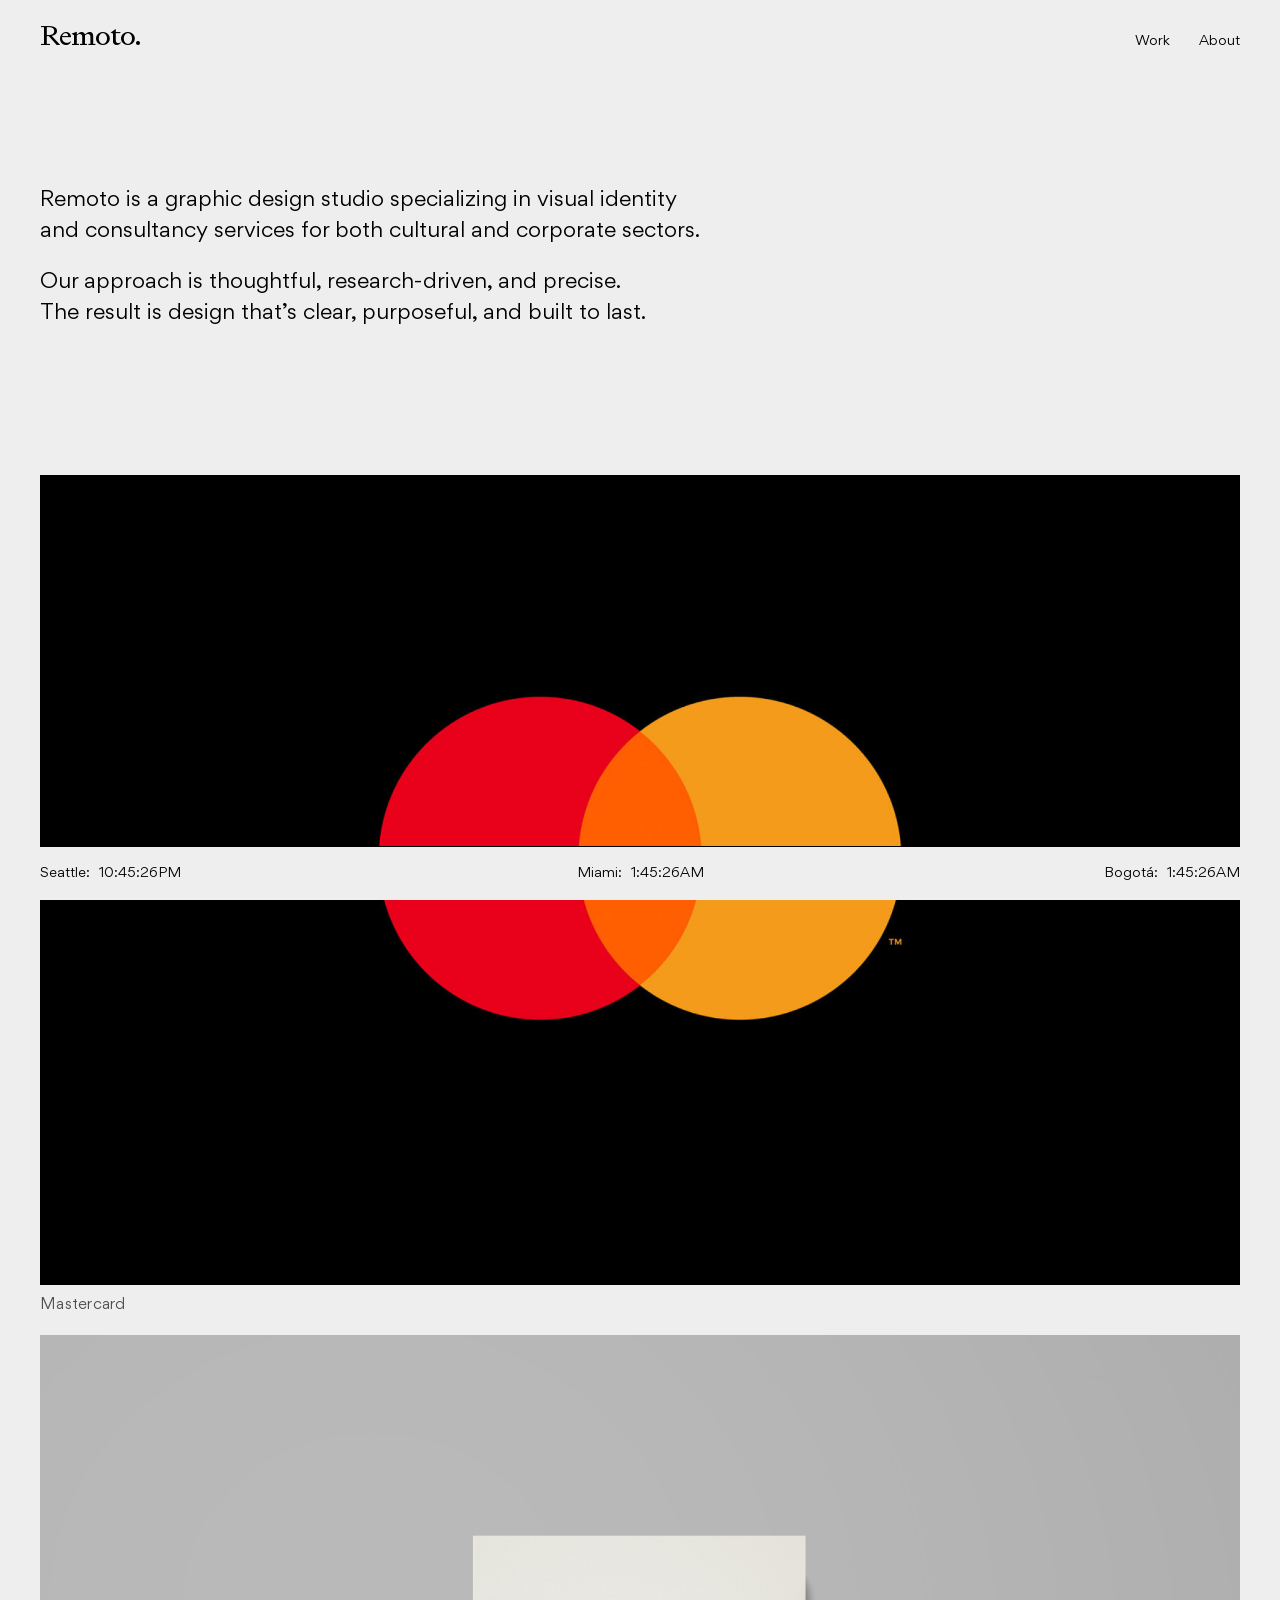
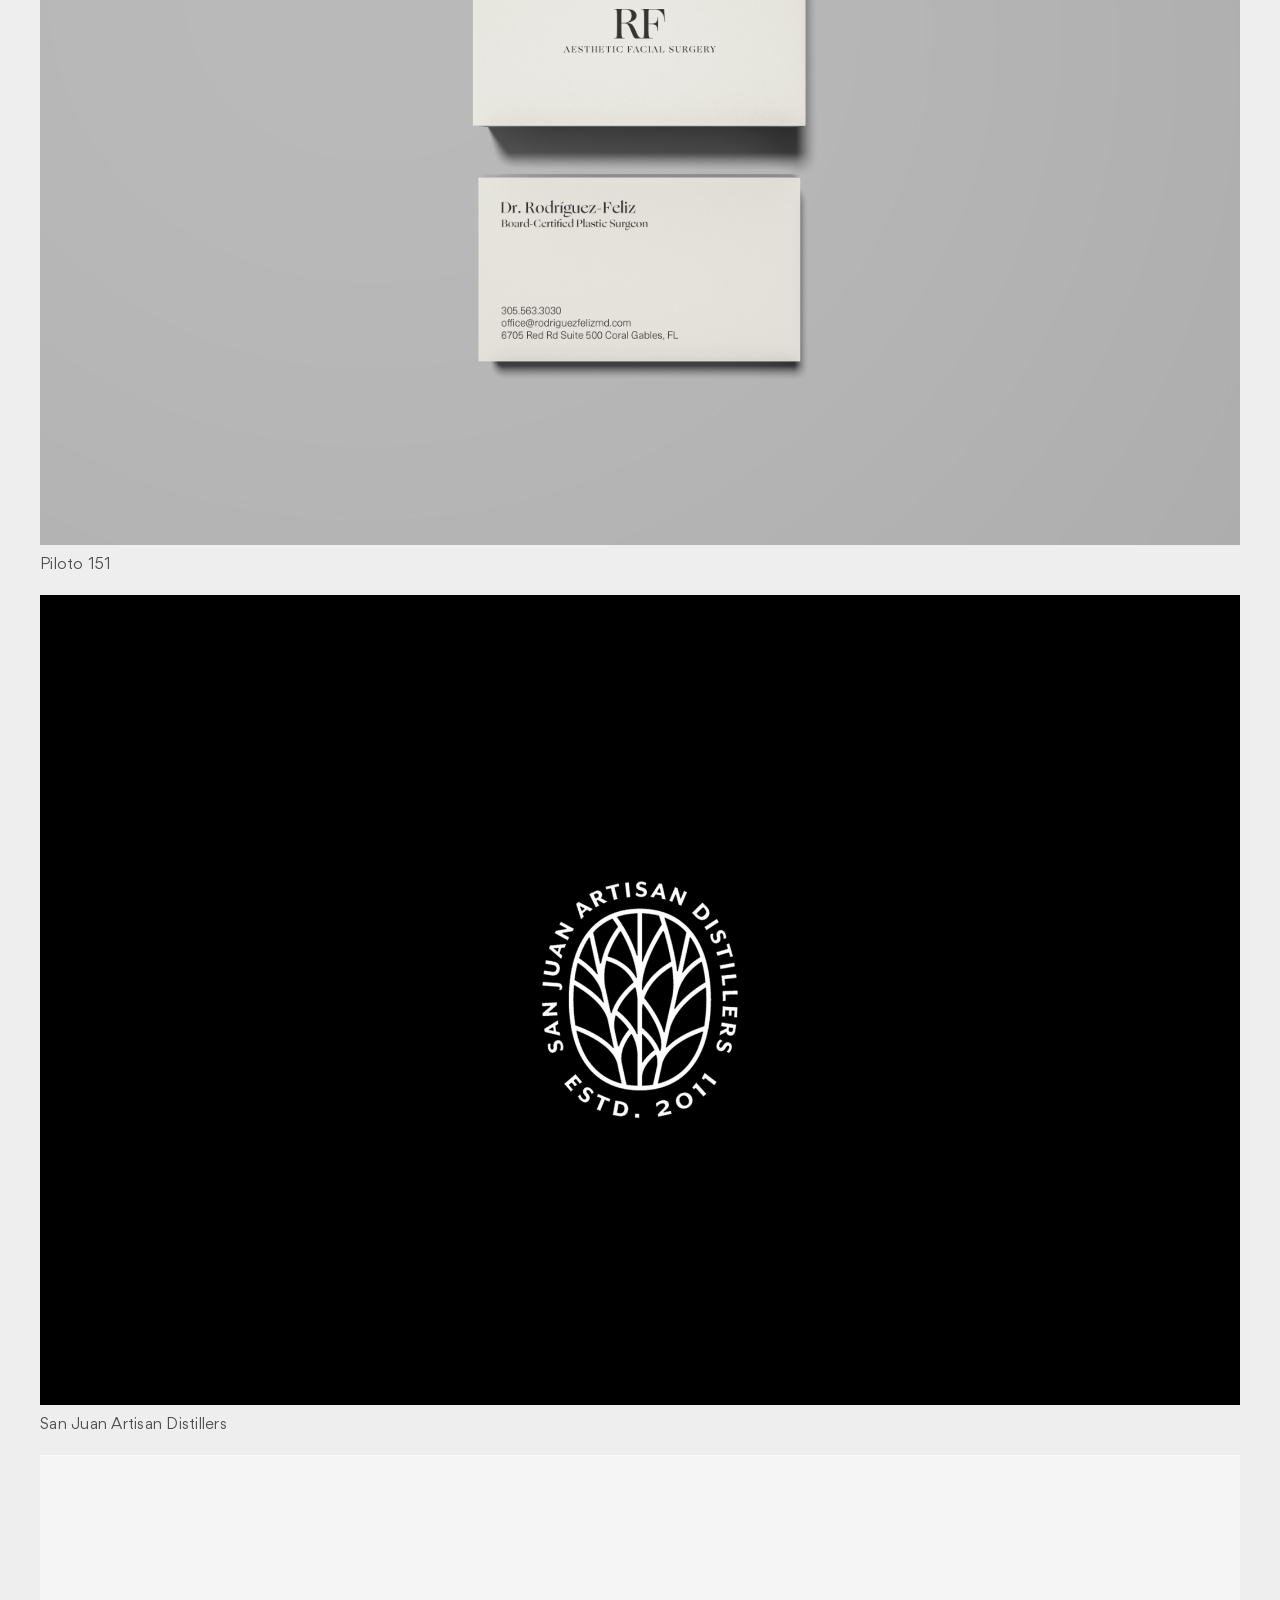
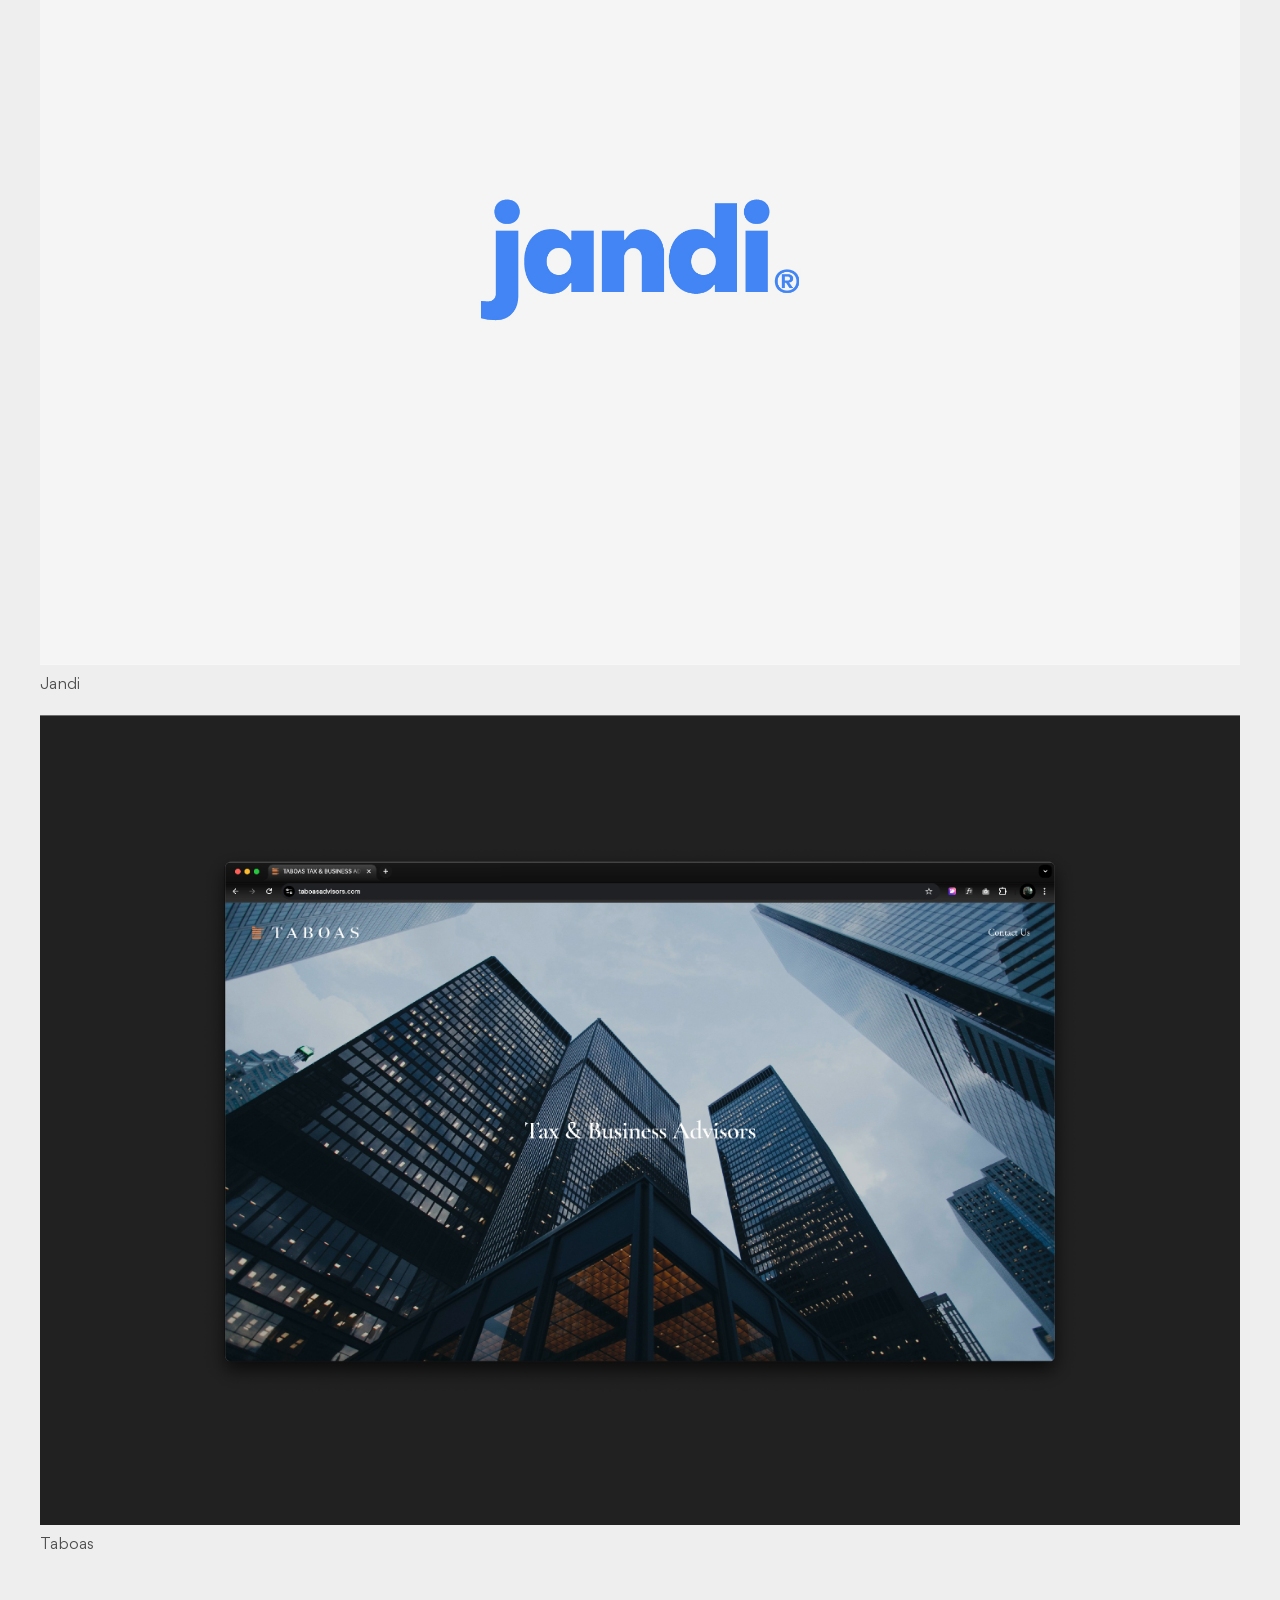
==== index.html @ 1289ed48 "html Added projects" ====
<!DOCTYPE html>
<html lang="en">
<head>
  <meta charset="UTF-8" />
  <meta name="viewport" content="width=device-width, initial-scale=1" />

  <meta property="og:image" content="https://magdielortiz.github.io/Remoto.//Images/WebThumbnail.jpg" />
  <meta property="og:title" content="A Graphic Design & Consultancy Studio." />

  <title>We Are Remoto.</title>

  <!-- Fonts first, then site styles -->
  <link rel="stylesheet" href="fonts.css" />
  <link rel="stylesheet" href="style.css" />

  <link rel="icon" href="Images/Favicon.png" type="image/png" sizes="16x16" />
</head>
<body>
  <header>
    <nav class="nav" aria-label="Primary">
      <a href="index.html" class="logo">Remoto.</a>
      <div class="menu" role="menubar">
        <a href="index.html" aria-current="page" role="menuitem">Work</a>
        <a href="about.html" role="menuitem">About</a>
      </div>
    </nav>
  </header>

  <main id="content" class="homepage">
    <h1>
      Remoto is a graphic design studio specializing in visual identity<br>and consultancy services for both cultural and corporate sectors.
      <p>Our approach is thoughtful, research-driven, and precise.<br>The result is design that’s clear, purposeful, and built to last.</p>
    </h1>

    <div class="project">
      <a href="Projects/Mastercard.html" aria-label="Open Project 01">
        <img src="Images/Mastercard01.jpg" alt="Project 01 — short descriptive alt text" loading="lazy" />
      </a>
      <div class="caption"><span>Mastercard</span></div>
    </div>

    <div class="project">
      <a href="Projects/Piloto151.html" aria-label="Open Project 02">
        <img src="Images/RFBusinessCardMockup.jpg" alt="Project 02 — short descriptive alt text" loading="lazy" />
      </a>
      <div class="caption"><span>Piloto 151</span></div>
    </div>

    <div class="project">
      <a href="Projects/SanJuanArtisanDistillers.html" aria-label="Open Project 03">
        <img src="Images/Pepon1.jpg" alt="Project 03 — short descriptive alt text" loading="lazy" />
      </a>
      <div class="caption"><span>San Juan Artisan Distillers</span></div>
    </div>

    <div class="project">
      <a href="Projects/Jandi.html" aria-label="Open Project 04">
        <img src="Images/Jandi01.jpg" alt="Project 04 — short descriptive alt text" loading="lazy" />
      </a>
      <div class="caption"><span>Jandi</span></div>
    </div>

    <div class="project">
      <a href="Projects/Taboas.html" aria-label="Open Project 05">
        <img src="Images/TaboasWeb.jpg" alt="Project 05 — short descriptive alt text" loading="lazy" />
      </a>
      <div class="caption"><span>Taboas</span></div>
    </div>
  </main>

  <footer class="site-footer" aria-label="City clocks">
    <div class="clocks">
      <div class="clock left">
        <span class="city">Seattle:</span>
        <span class="time" id="clock-sea" aria-live="polite">--:--:--</span>
      </div>
      <div class="clock center">
        <span class="city">Miami:</span>
        <span class="time" id="clock-mia" aria-live="polite">--:--:--</span>
      </div>
      <div class="clock right">
        <span class="city">Bogotá:</span>
        <span class="time" id="clock-bog" aria-live="polite">--:--:--</span>
      </div>
    </div>
  </footer>

  <script>
    (function startClocks() {
      const els = {
        sea: document.getElementById('clock-sea'),
        mia: document.getElementById('clock-mia'),
        bog: document.getElementById('clock-bog')
      };
      const zones = {
        sea: 'America/Los_Angeles',
        mia: 'America/New_York',
        bog: 'America/Bogota'
      };

      const fmt = (tz, d) =>
        new Intl.DateTimeFormat('en-US', {
          hour: 'numeric',
          minute: '2-digit',
          second: '2-digit',
          hour12: true,
          timeZone: tz
        })
          .format(d)
          .replace(/\s/g, '')
          .toUpperCase(); // AM/PM uppercase

      function tick() {
        const now = new Date();
        els.sea.textContent = fmt(zones.sea, now);
        els.mia.textContent = fmt(zones.mia, now);
        els.bog.textContent = fmt(zones.bog, now);
      }

      tick();
      setInterval(tick, 1000);
    })();
  </script>
</body>
</html>
---- fonts.css ----
@font-face {
  font-family: 'Signifier-Regular';
  src: url('Fonts/TestSignifier-regular-webfont.woff2') format('woff2'),
       url('Fonts/TestSignifier-regular-webfont.woff') format('woff'),
       url('Fonts/TestSignifier-regular-webfont.ttf') format('truetype');
}

@font-face {
  font-family: 'Signifier-Medium';
  src: url('Fonts/TestSignifier-medium-webfont.woff2') format('woff2'),
       url('Fonts/TestSignifier-medium-webfont.woff') format('woff'),
       url('Fonts/TestSignifier-medium-webfont.ttf') format('truetype');
}

@font-face {
  font-family: 'Gordita-Regular';
  src: url('Fonts/Gordita-regular-webfont.woff2') format('woff2'),
       url('Fonts/Gordita-regular-webfont.woff') format('woff'),
       url('Fonts/Gordita-regular-webfont.ttf') format('truetype');
}

@font-face {
  font-family: 'Gordita-Medium';
  src: url('Fonts/Gordita-medium-webfont.woff2') format('woff2'),
       url('Fonts/Gordita-medium-webfont.woff') format('woff'),
       url('Fonts/Gordita-medium-webfont.ttf') format('truetype');
}
---- style.css ----
/* =====================================================
   BASE RESET & TYPOGRAPHY
   ===================================================== */
   *,
   *::before,
   *::after { box-sizing: border-box; }
   
   html, body {
     margin: 0 20px;                 /* global gutters */
     padding: 0;
     font-family: 'Gordita-Regular', serif;
     font-size: 0.90rem;
     line-height: 20px;
     background-color: #EEEEEE;
     color: #000000;
     scroll-behavior: smooth;
     -ms-overflow-style: none;
     scrollbar-width: none;
   }
   /* For Chrome, Safari, Opera */
   body::-webkit-scrollbar { display: none; }
   
   /* =====================================================
      NAVIGATION (Shared Across All Pages)
      ===================================================== */
   header {
     background: #EEEEEE;
     padding: 25px 0;
     position: sticky;
     top: 0;
     z-index: 10;
   }
   
   .nav {
     display: flex;
     justify-content: space-between;
     align-items: baseline;
   }
   
   .logo {
     font-family: 'Signifier-Regular', serif;
     font-size: 2rem;
     font-weight: 400;
     letter-spacing: -1px;
     text-decoration: none;
     color: #000;
   }
   
   .menu { display: flex; gap: 2rem; }
   .menu a {
     text-decoration: none;
     color: #000;
     font-weight: 500;
     transition: opacity 0.2s ease;
   }
   .menu a:hover { opacity: 0.6; }
   
   /* =====================================================
      HOMEPAGE
      ===================================================== */
   h1 {
     font-family: 'Gordita-Regular', serif;
     font-size: 1.40rem;
     font-weight: 400;
     line-height: 2.15rem;
     text-align: left;
     margin-top: 110px;
     margin-bottom: 125px;
   }

   .br {
    margin-top: 10px;
   }
   
   main.homepage {
     display: grid;
     grid-template-columns: 1fr;   /* desktop = single column */
     margin: 0;                    /* gutters come from body */
     scroll-snap-type: y mandatory;
     overscroll-behavior-y: none;
   }
   
   /* Project card: image + caption (caption not linked) */
   .project {
     position: relative;
     display: flex;
     flex-direction: column;       /* stack image + caption */
     width: 100%;
     height: auto;
     margin-bottom: 20px;
     scroll-snap-align: start;
     scroll-snap-stop: always;
   }
   
   .project a {
     display: block;
     overflow: hidden;
     position: relative;
     isolation: isolate;           /* prevents hover scale from affecting layout */
   }
   
   .project img {
     width: 100%;
     height: 90vh;                 /* immersive desktop height */
     object-fit: cover;
     display: block;
     background-color: #ccc;
     transition: transform 0.5s ease;
     transform-origin: center center; /* no “jump” on hover */
     will-change: transform;
   }
   .project a:hover img { transform: scale(1.03); }
   
   /* Caption below image */
   .caption {
     margin-top: 10px;
     font-family: 'Gordita-Regular', serif;
     font-size: 1rem;
     font-weight: 400;
     color: rgba(0,0,0,.9);
     letter-spacing: 0.25px;
     text-align: left;
     pointer-events: none;         /* not clickable */
     opacity: 0.75;
   }
   .caption span { display: inline-block; }
   
   /* =====================================================
      PROJECT PAGE
      ===================================================== */
   main.project-page { margin: 0; } /* gutters from body */
   
   .project-hero {
     display: grid;
     grid-template-columns: 1.2fr 1fr;  /* desktop: two columns */
     align-items: start;
     gap: 2rem;
     padding: 50px 0 25px 0;
   }
   
   .intro h1 {
     margin: 0 0 10px 0;
     font-family: 'Gordita-Medium', serif;
     font-size: 1rem;
     line-height: 1.1;
   }
   
   .description { margin: 0; max-width: 50ch; }
   
   .meta dl {
     margin: 0;
     display: flex;
     flex-direction: column;
     row-gap: 2px;
     padding-top: 26.5px;
   }
   
   /* Gallery (desktop one column) */
   .project-gallery {
     display: grid;
     grid-template-columns: 1fr;
     gap: 2rem;
     padding: 16px 0 40px 0;
   }
   
   .gallery-item {
     position: relative;
     width: 100%;
     height: 90vh;
     overflow: hidden;
     margin: 0;
   }
   
   .gallery-item img {
     width: 100%;
     height: 100%;
     object-fit: cover;
     display: block;
     background-color: #ccc;
     transition: transform 0.5s ease;
     transform-origin: center center;
     will-change: transform;
   }
   .gallery-item:hover img { transform: scale(1.03); }

      /* ===== Sticky footer clocks ===== */
.site-footer {
  position: sticky;      /* sticks to bottom once reached */
  bottom: 0px;
  background: #EEEEEE;
  border-top: 1px solid #000;
  padding: 20px 0;
  z-index: 9;            /* below header (z=10), above content */
}

.clocks {
  display: grid;
  grid-template-columns: 1fr 1fr 1fr;
  align-items: center;
}

.clock {
  font-family: 'Gordita-Regular', serif;
  font-size: .90rem;       /* as requested */
  line-height: 1;
  color: #000;
}

.clock.left   { text-align: left; }
.clock.center { text-align: center; }
.clock.right  { text-align: right; }

.clock .city { margin-right: 5px; }
.clock .time { font-variant-numeric: tabular-nums; }
   
   /* =====================================================
      ABOUT PAGE
      ===================================================== */
   main.about-page { margin: 0; }
   
   .about-section { padding: 110px 0 0; }
   .about-section + .about-section { padding-top: 50px; padding-bottom: 110px; }
   
   .about-title,
   .about-subtitle {
     margin: 0 0 14px 0;
     font-family: 'Gordita-Medium', serif;
     font-size: 1rem;
     line-height: 1.1;
   }
   .about-description { margin: 0; max-width: 70%; font-size: 1.40rem; line-height: 2.15rem; }
   
   /* Partners */
   .partners-grid {
     display: grid;
     grid-template-columns: repeat(3, minmax(0, 1fr));
     gap: 2rem;
     align-items: start;
     padding-top: 8px;
   }
   .partner-card {
     display: grid;
     grid-template-rows: auto auto 1fr;
     gap: 0.75rem;
   }
   .partner-media {
     aspect-ratio: 5 / 5;
     overflow: hidden;
     background: #d9d9d9;
     margin: 0;
   }
   .partner-media img {
     width: 100%;
     height: 100%;
     object-fit: cover;
     display: block;
   }
   .partner-header { line-height: 1.35; padding: 15px 0; position: relative; }
   .partner-name {
     margin: 0 0 2px 0;
     font-family: 'Gordita-Medium', serif;
     font-size: 1rem;
   }
   .partner-title, .partner-location { margin: 0; font-size: 0.9rem; opacity: 0.85; }
   .partner-bio { margin: 0; max-width: 70ch; }
   
   /* Clients */
   .clients { padding-bottom: 48px; }
   .client-list {
     list-style: none;
     padding: 0;
     margin: 8px 0 0 0;
     display: flex;
     flex-direction: column;
     gap: 0.5rem 2rem;
   }
   .client-list li { break-inside: avoid; line-height: 1.5; }
   
   /* =====================================================
      RESPONSIVE DESIGN
      ===================================================== */
   
   /* ---------- Tablet (≤1080px)
      - Keep text one column
      - Make images two columns (homepage projects + project gallery)
      ----------------------------------------------------- */
   /* ---------- Tablet (≤1080px)
   - Keep text one column
   - Make images two columns (homepage projects + project gallery)
   ----------------------------------------------------- */
@media (max-width: 1080px) {
  html, body { margin: 0 20px; }      /* same tablet gutters */
  header { padding: 25px 0; }
  .logo { font-size: 2rem; letter-spacing: -1px; }
  .menu { gap: 1.5rem; }

  /* HOMEPAGE: two-column images only */
  #content {
    display: grid;
    grid-template-columns: repeat(1, minmax(0, 1fr)); /* ← two columns on tablet */
    column-gap: 20px;
    row-gap: 40px;
  }
  #content > h1 {
    grid-column: 1 / -1;              /* heading spans both columns */
    margin-bottom: 75px;
  }
  .project { margin: 0; height: auto; }
  .project img { height: 30vh; }
  .caption { font-size: 1rem; margin-top: 8px; }

  /* PROJECT PAGE: gallery becomes two columns, text stacks */
  .project-hero { grid-template-columns: 1fr; gap: 1rem; padding-top: 18px; }
  .project-gallery { grid-template-columns: repeat(2, minmax(0, 1fr)); gap: 20px; }
  .gallery-item { height: auto; }
  .gallery-item img { height: 35vh; object-fit: cover; }

  /* ABOUT: two columns for partners & clients lists */
  .partners-grid { grid-template-columns: repeat(2, minmax(0, 1fr)); gap: 1.5rem; }
  .client-list { gap: 0.5rem 1.5rem; }
  .about-description, .partner-bio { padding-bottom: 30px; }
}

/* ---------- Mobile (≤455px)
   - Back to one column everywhere
   ----------------------------------------------------- */
@media (max-width: 455px) {
  html, body { margin: 0 10px; }      /* mobile gutters */
  header { padding: 30px 0; }
  .logo { font-size: 2rem; letter-spacing: -1px; }
  .menu { gap: 1rem; }
  .menu a { font-size: 0.9rem; }

  /* HOMEPAGE: single column */
  #content { display: block; }
  h1 {
    font-size: 1.25rem;
    line-height: 1.75rem;
    width: 90%;
    margin-top: 75px;
    margin-bottom: 150px;
  }
  .project { height: auto; margin-bottom: 10px; }
  .project img { height: 30vh; }
  .caption { padding-top: 0; font-size: .85rem; }
  .clock { font-size: 0.75rem; }

  /* PROJECT PAGE: stack hero, single-column gallery */
  .project-hero { display: block; padding-top: 75px; }
  .project-gallery { grid-template-columns: 1fr; gap: 16px; }
  .gallery-item img { height: 25vh; }
  .meta dl { padding-top: 20px; }

  /* ABOUT: single column */
  .about-section { padding-top: 75px; }
  .partners-grid { grid-template-columns: 1fr; gap: 1rem; }
  .client-list { grid-template-columns: 1fr; gap: 0.4rem 1rem; }
  .partner-name { font-size: 0.95rem; }
  .partner-title, .partner-location { font-size: 0.85rem; }
  .about-description { padding-bottom: 30px; font-size: 1.25rem; line-height: 1.75rem; max-width: 90%; }
  .partner-bio { padding-bottom: 30px; }
}
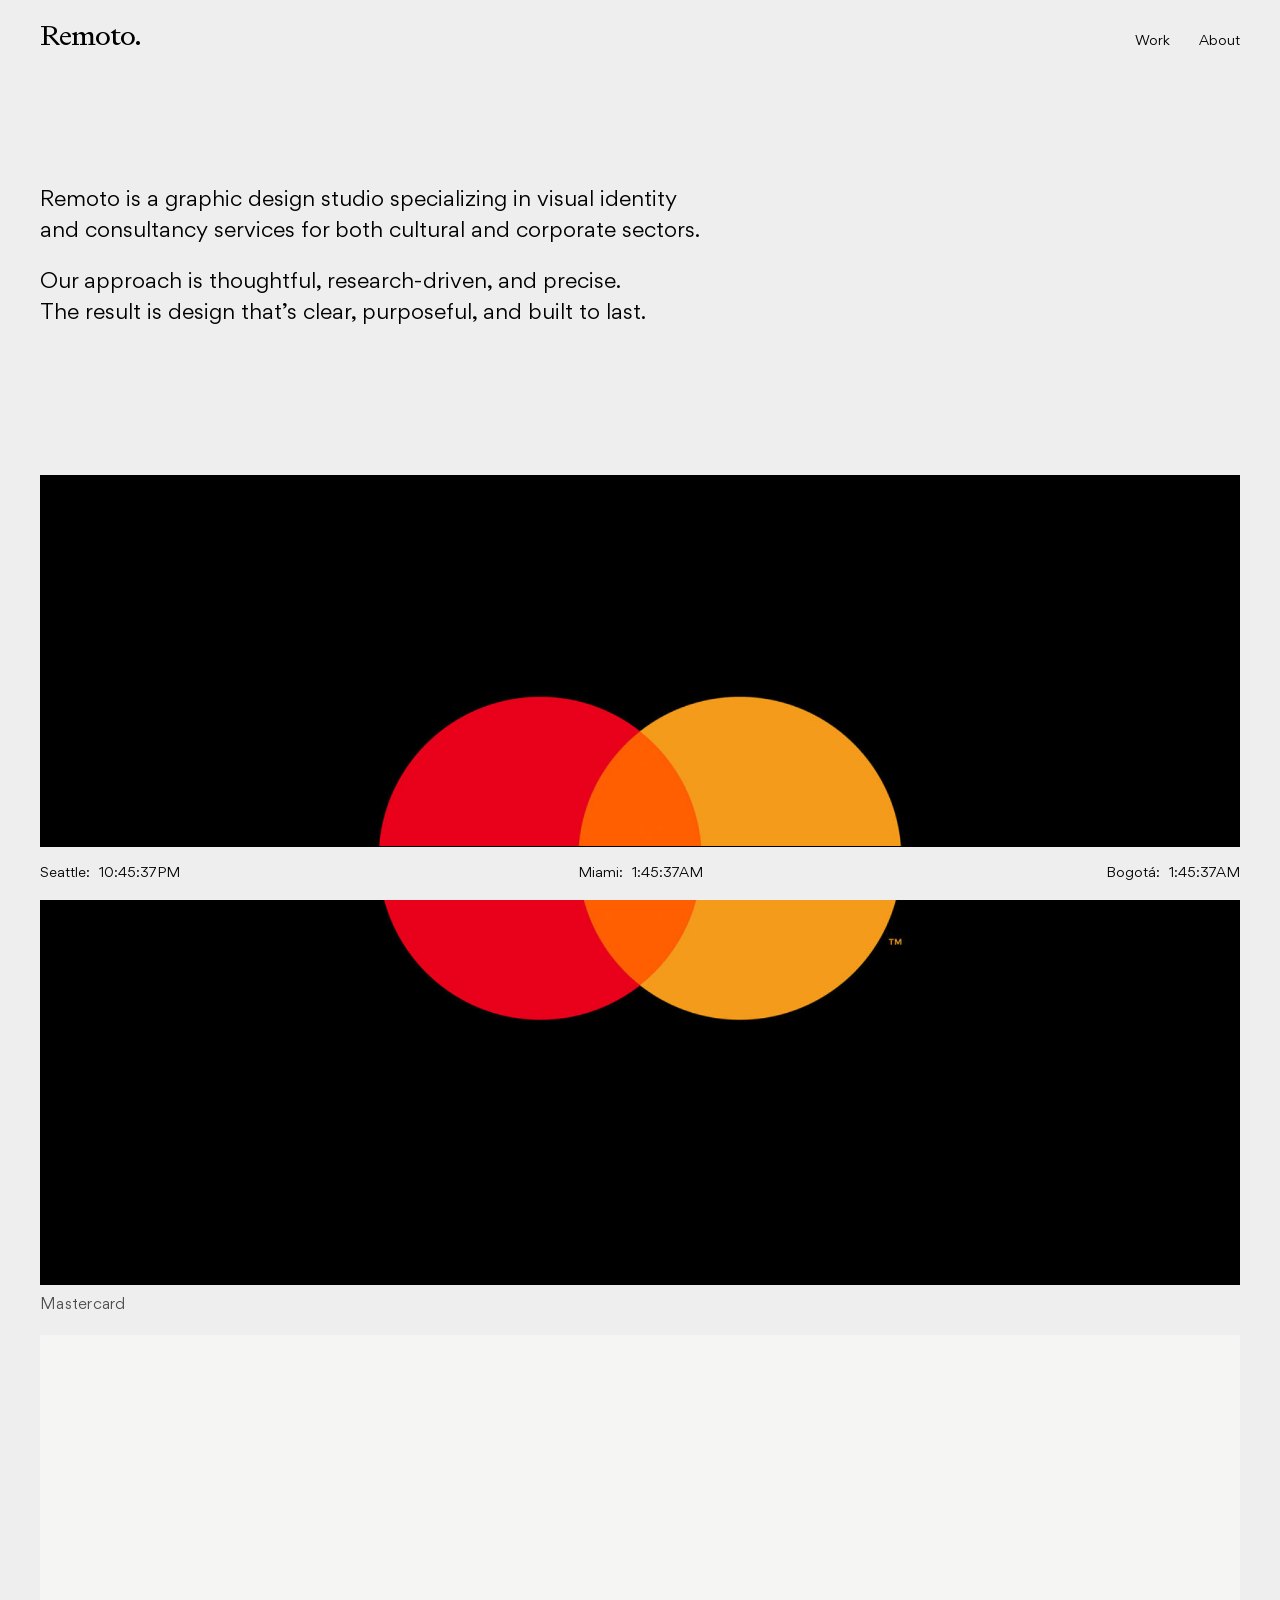
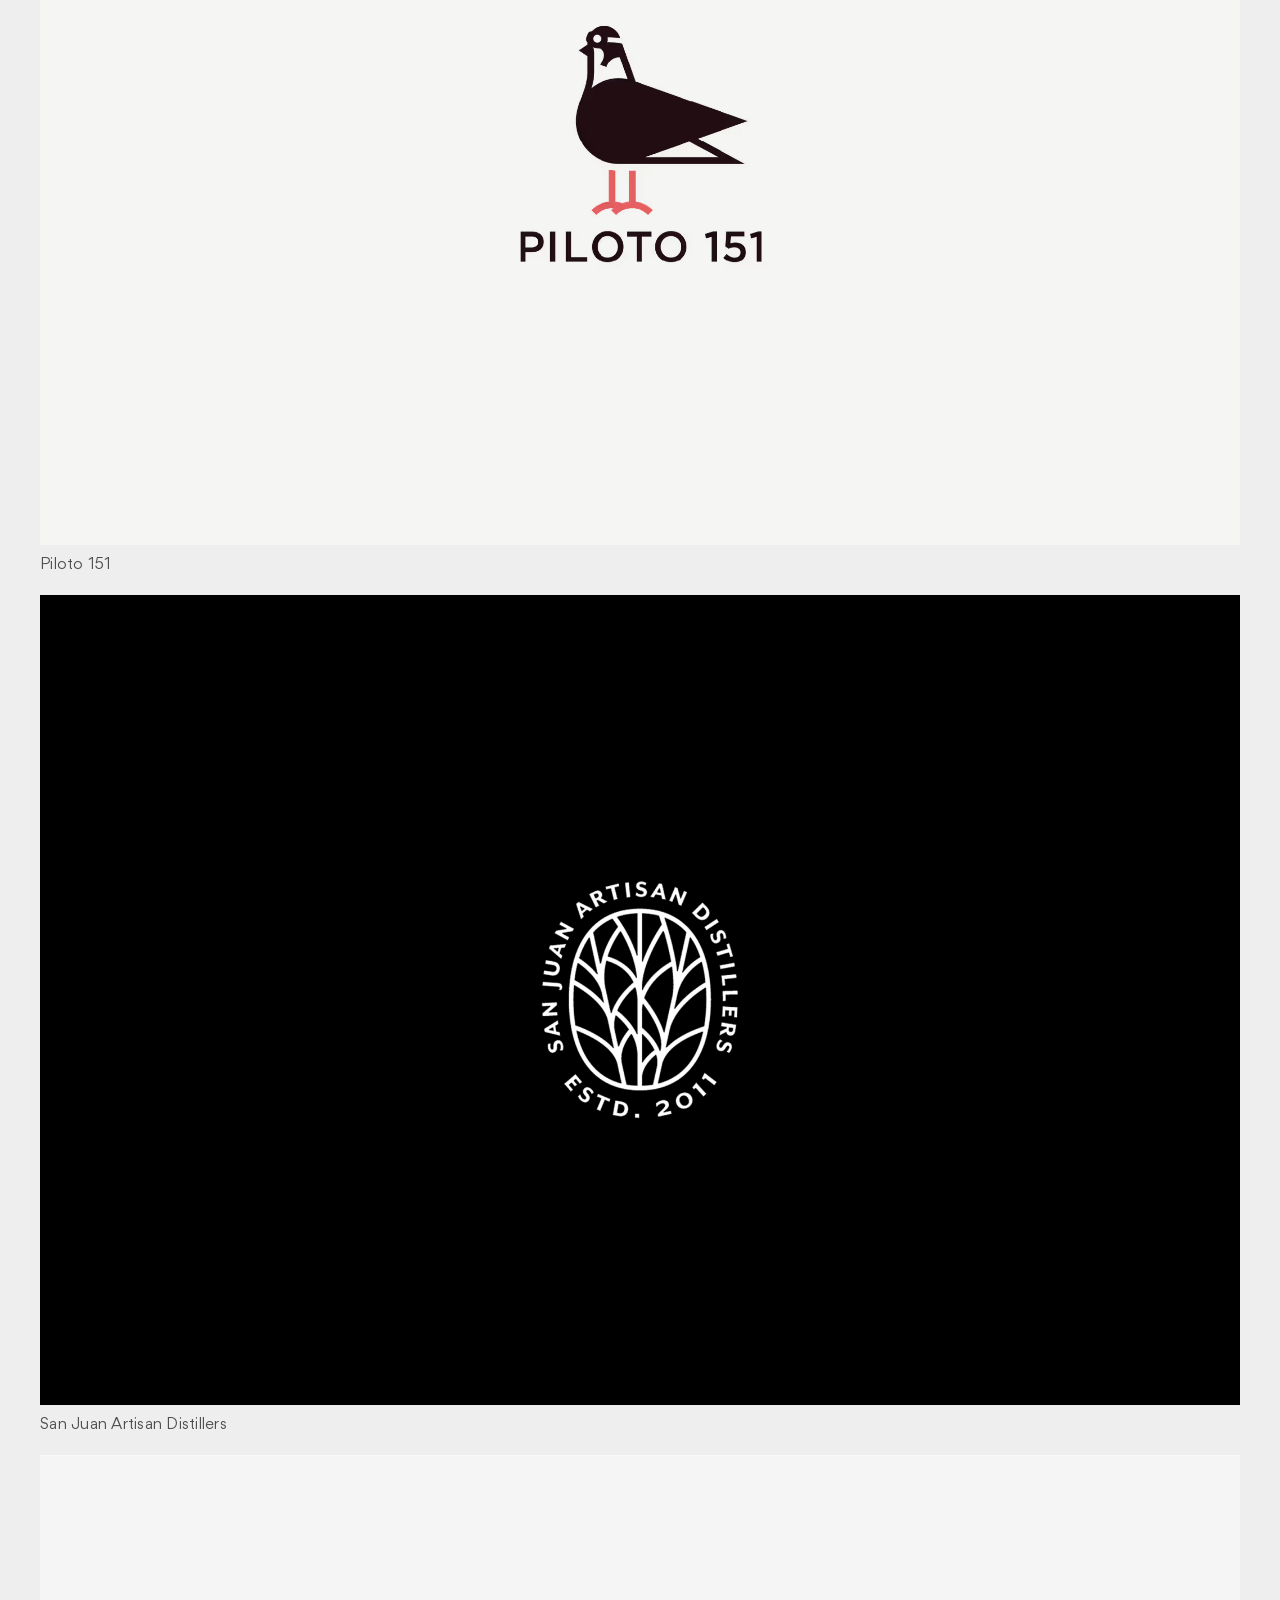
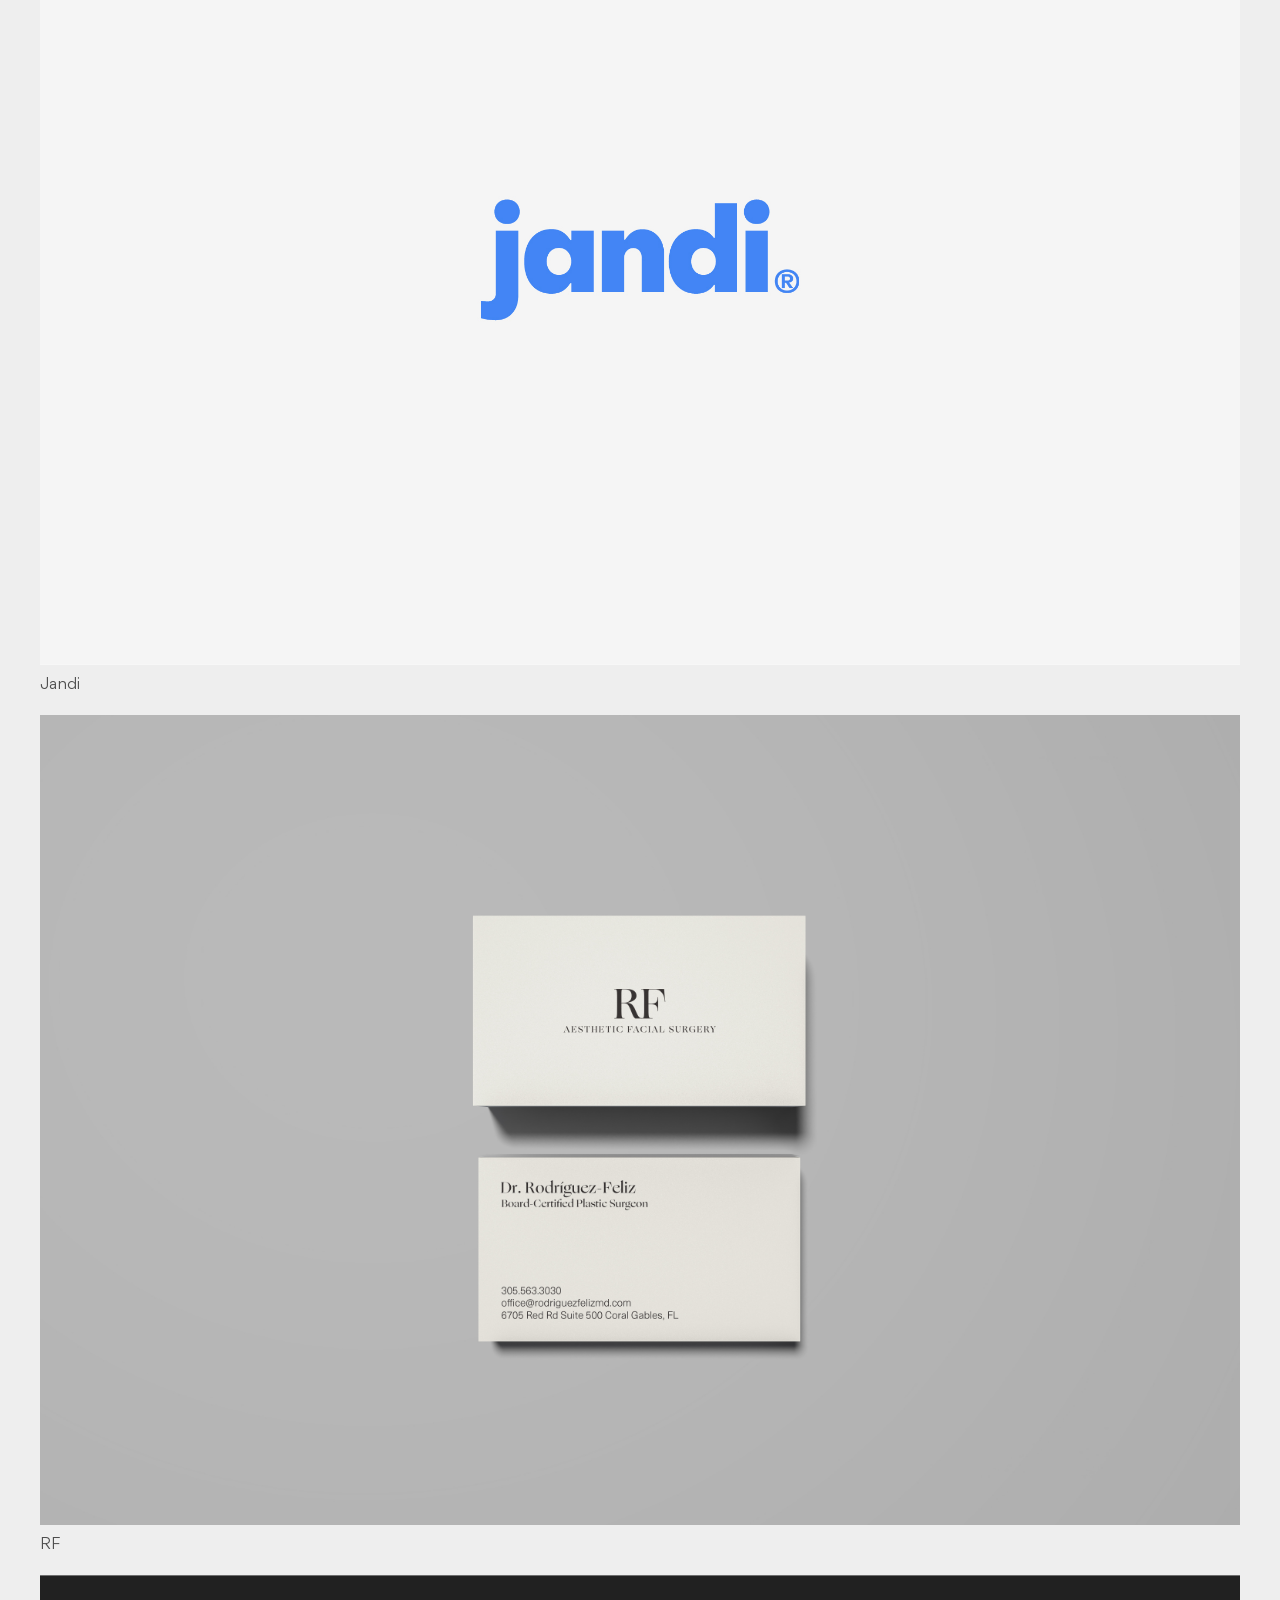
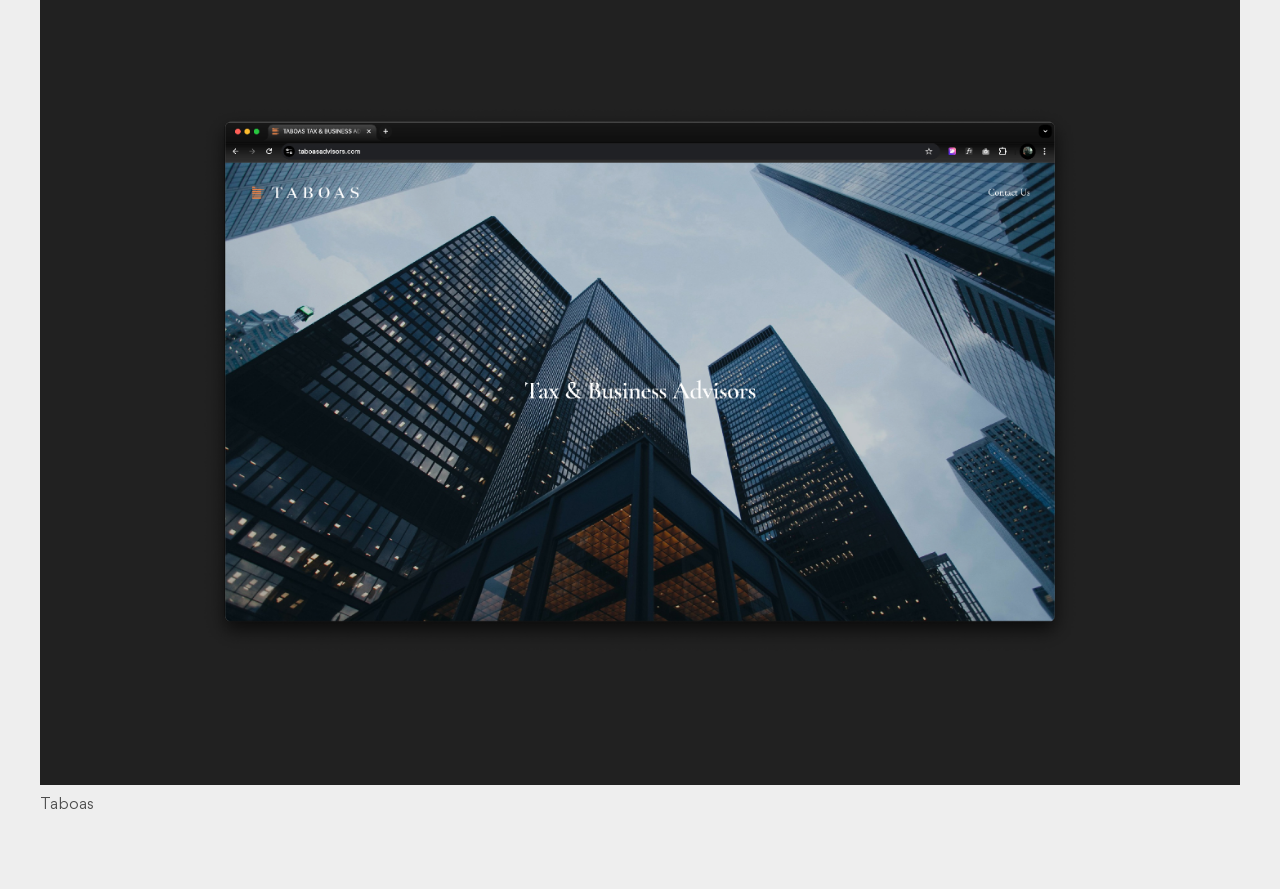
==== commit 2f737766: "Updated HTML All Projects" ====
--- a/index.html
+++ b/index.html
@@ -18,7 +18,9 @@
 <body>
   <header>
     <nav class="nav" aria-label="Primary">
-      <a href="index.html" class="logo">Remoto.</a>
+      <a href="index.html" class="logo">
+        <span class="weare">We&nbsp;Are&nbsp;</span>Remoto.
+      </a>
       <div class="menu" role="menubar">
         <a href="index.html" aria-current="page" role="menuitem">Work</a>
         <a href="about.html" role="menuitem">About</a>
@@ -41,7 +43,7 @@
 
     <div class="project">
       <a href="Projects/Piloto151.html" aria-label="Open Project 02">
-        <img src="Images/RFBusinessCardMockup.jpg" alt="Project 02 — short descriptive alt text" loading="lazy" />
+        <img src="Images/Piloto01.jpg" alt="Project 02 — short descriptive alt text" loading="lazy" />
       </a>
       <div class="caption"><span>Piloto 151</span></div>
     </div>
@@ -58,6 +60,13 @@
         <img src="Images/Jandi01.jpg" alt="Project 04 — short descriptive alt text" loading="lazy" />
       </a>
       <div class="caption"><span>Jandi</span></div>
+    </div>
+
+    <div class="project">
+      <a href="Projects/RF.html" aria-label="Open Project 02">
+        <img src="Images/RFBusinessCardMockup.jpg" alt="Project 02 — short descriptive alt text" loading="lazy" />
+      </a>
+      <div class="caption"><span>RF</span></div>
     </div>
 
     <div class="project">
--- a/style.css
+++ b/style.css
@@ -37,14 +37,33 @@
      align-items: baseline;
    }
    
+/* =========================================
+   Animated Logo — Desktop Only
+   ========================================= */
    .logo {
-     font-family: 'Signifier-Regular', serif;
-     font-size: 2rem;
-     font-weight: 400;
-     letter-spacing: -1px;
-     text-decoration: none;
-     color: #000;
-   }
+    position: relative;
+    display: inline-flex;
+    align-items: baseline;
+    font-family: 'Signifier-Regular', serif;
+    font-size: 2rem;
+    font-weight: 400;
+    letter-spacing: -1px;
+    color: #000;
+    text-decoration: none;
+    overflow: hidden;
+  }
+  
+  /* hide “We Are” by default */
+  .logo .weare {
+    display: inline-block;
+    overflow: hidden;
+    white-space: nowrap;
+    width: 0;
+    opacity: 0;
+    transition:
+      width 0.6s cubic-bezier(.22,.61,.36,1),
+      opacity 0.4s ease;
+  }
    
    .menu { display: flex; gap: 2rem; }
    .menu a {
@@ -146,6 +165,8 @@
    }
    
    .description { margin: 0; max-width: 50ch; }
+
+   .second-description { max-width: 50ch; }
    
    .meta dl {
      margin: 0;
@@ -336,7 +357,7 @@
   h1 {
     font-size: 1.25rem;
     line-height: 1.75rem;
-    width: 90%;
+    width: 88%;
     margin-top: 75px;
     margin-bottom: 150px;
   }
@@ -360,3 +381,10 @@
   .about-description { padding-bottom: 30px; font-size: 1.25rem; line-height: 1.75rem; max-width: 90%; }
   .partner-bio { padding-bottom: 30px; }
 }
+
+@media (hover: hover) and (min-width: 1081px) {
+  .logo:hover .weare {
+    width: 5.3ch;           /* enough width for “We Are ” */
+    opacity: 1;
+  }
+}
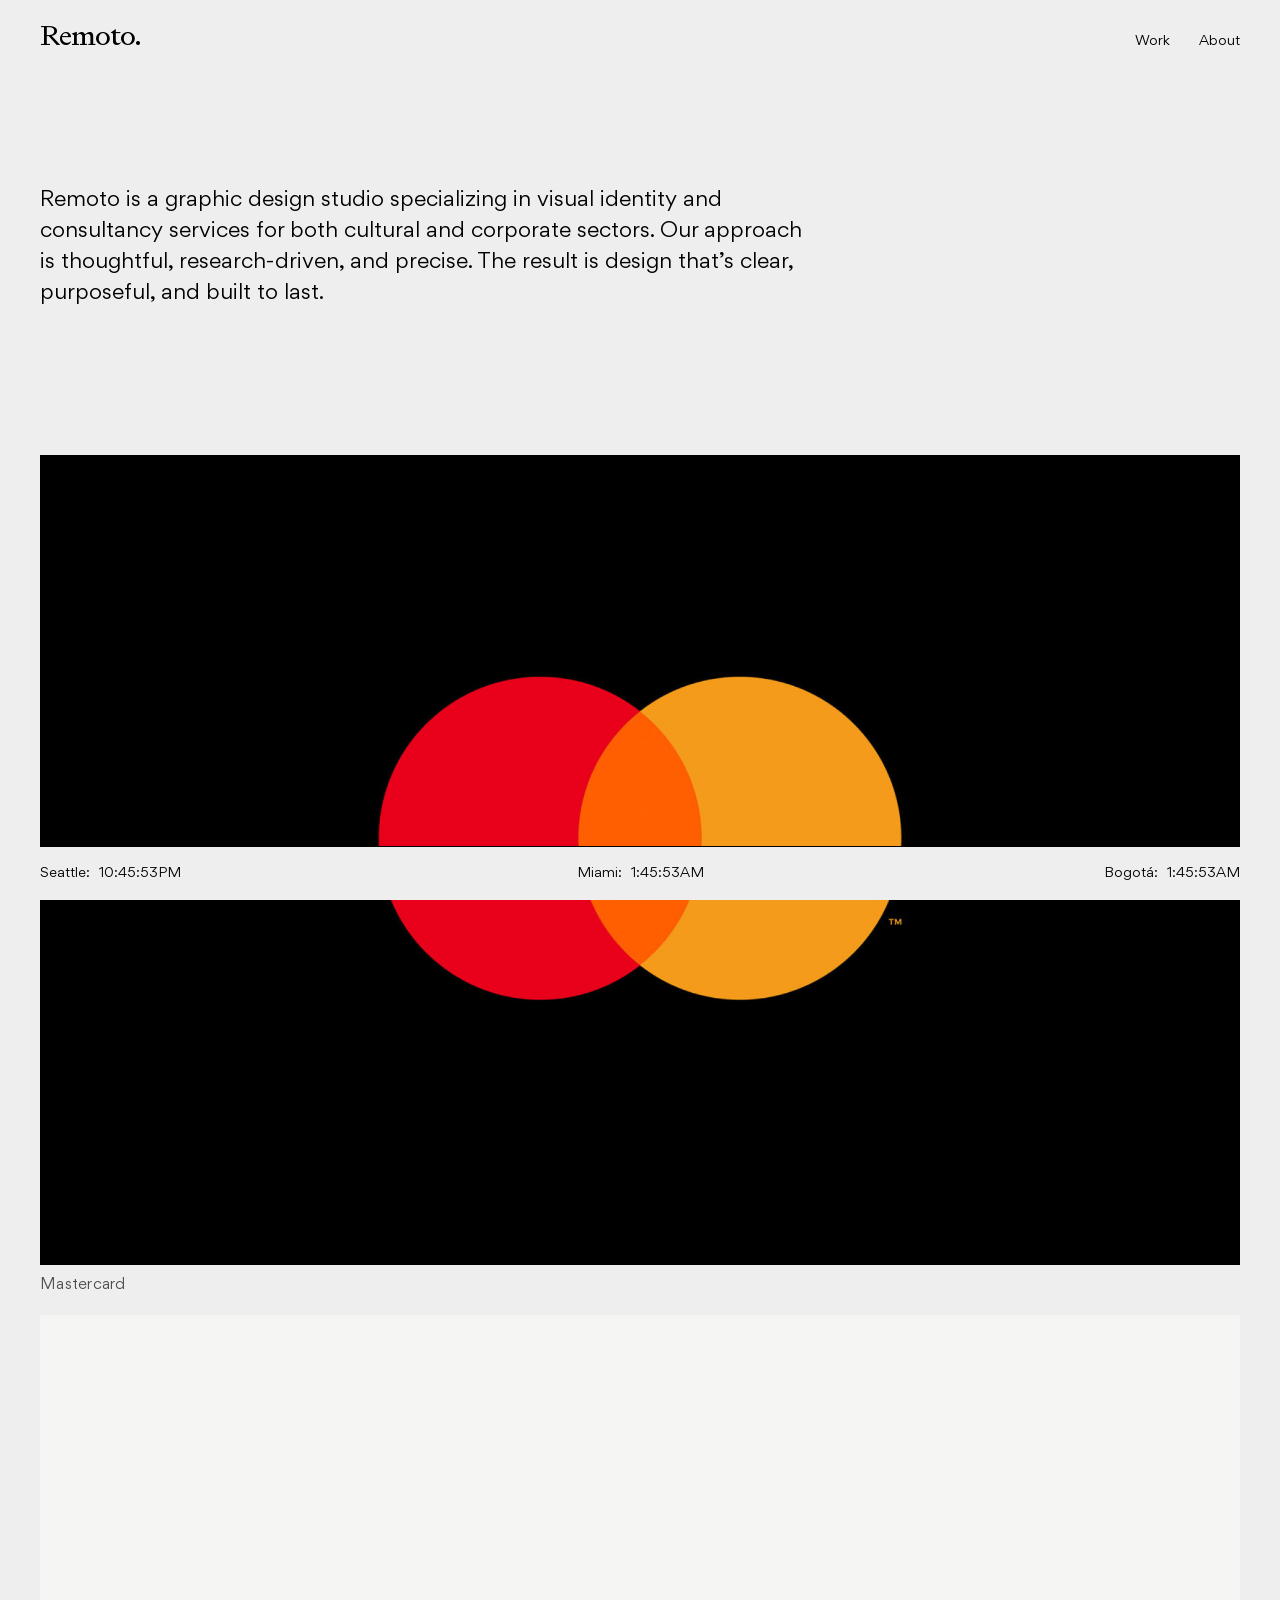
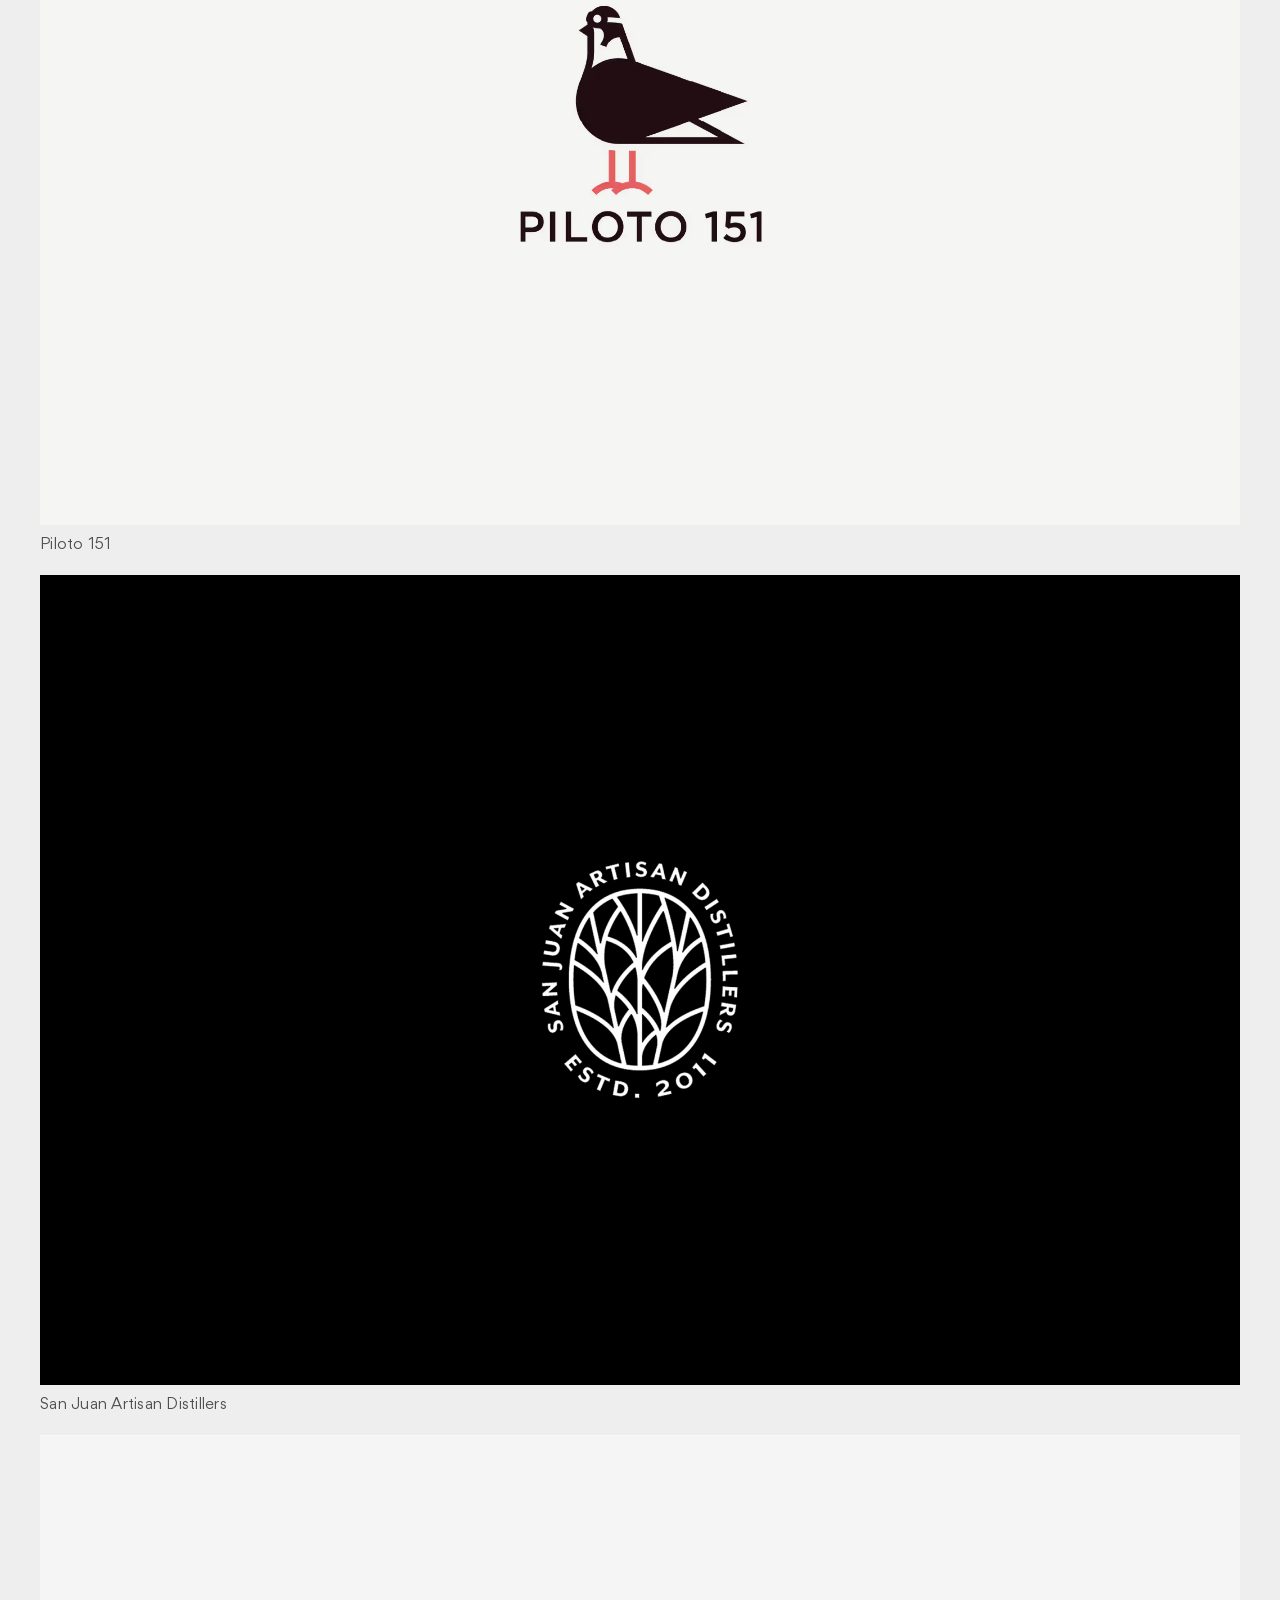
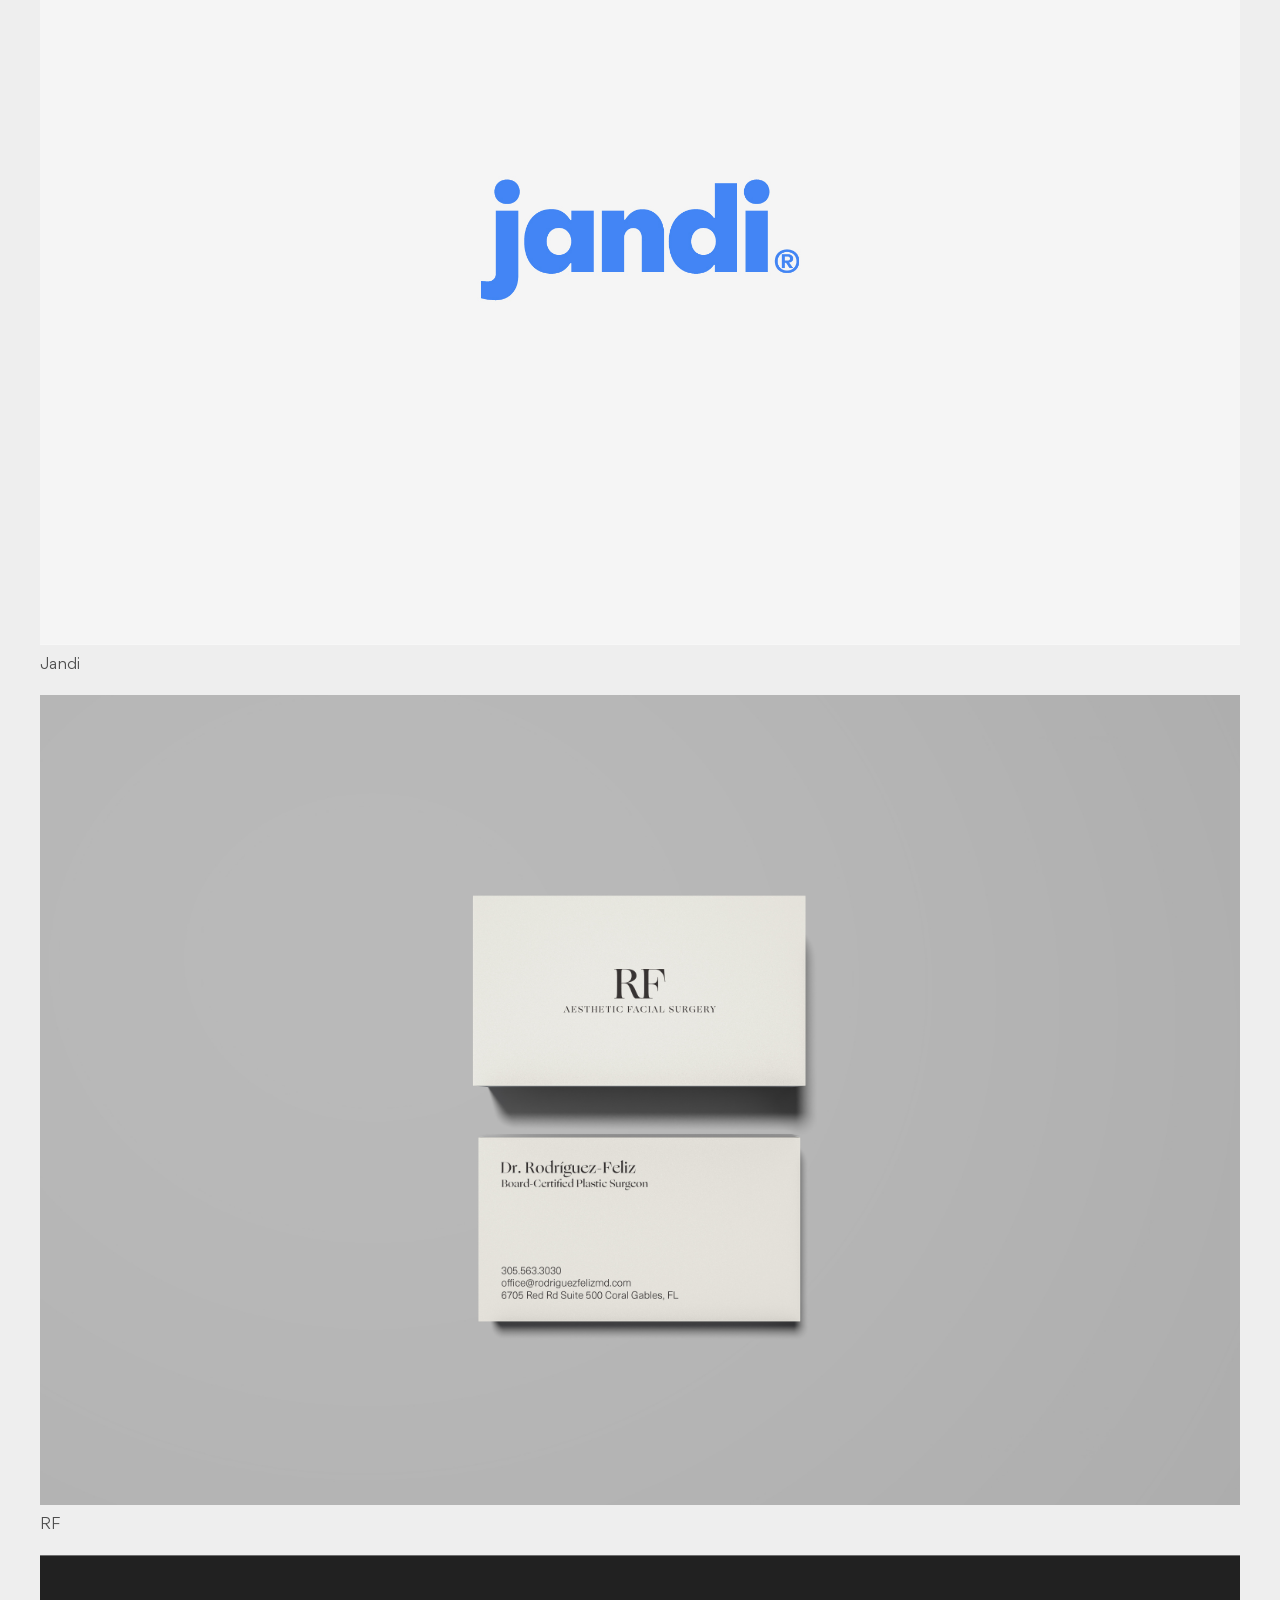
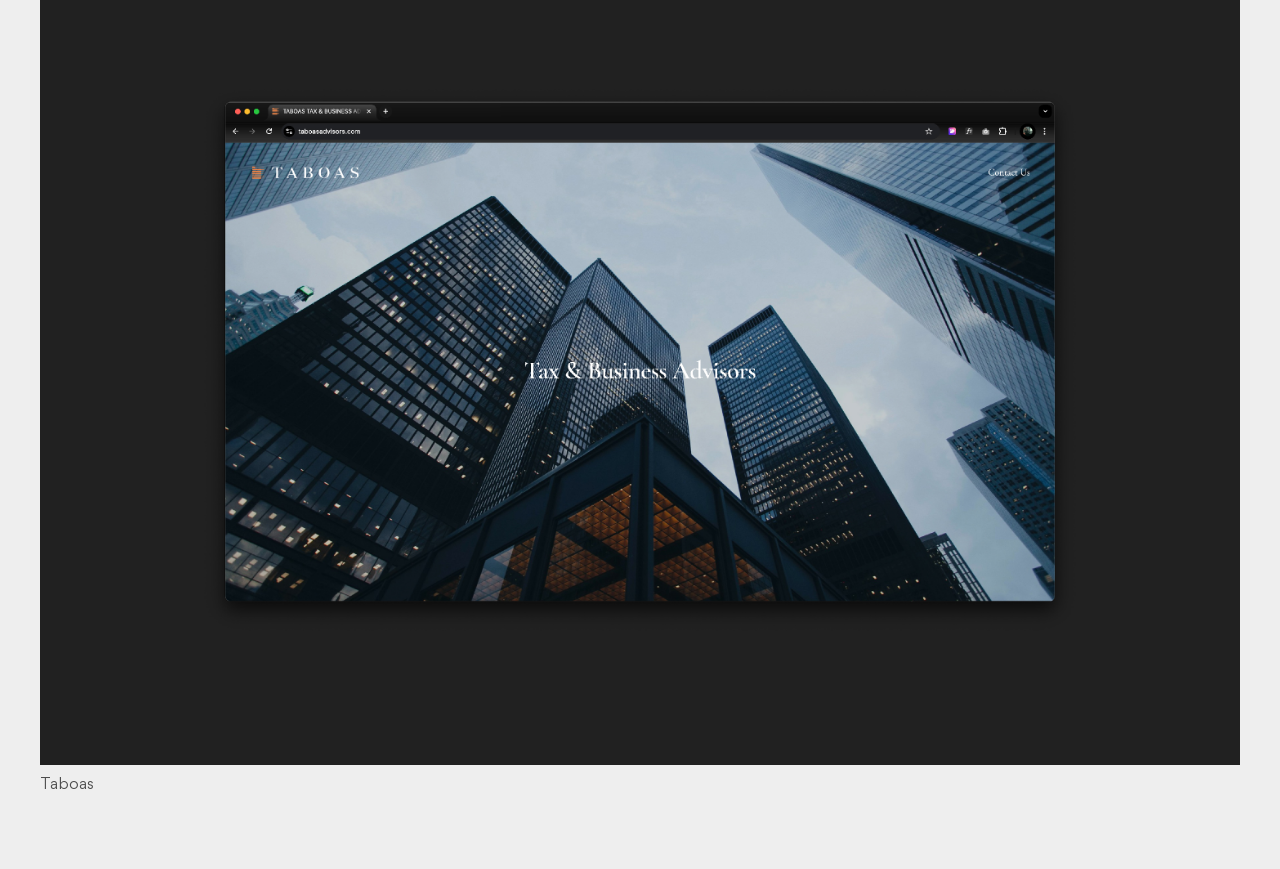
==== commit 478b49f6: "Updated CSS Mobile" ====
--- a/index.html
+++ b/index.html
@@ -30,8 +30,7 @@
 
   <main id="content" class="homepage">
     <h1>
-      Remoto is a graphic design studio specializing in visual identity<br>and consultancy services for both cultural and corporate sectors.
-      <p>Our approach is thoughtful, research-driven, and precise.<br>The result is design that’s clear, purposeful, and built to last.</p>
+      Remoto is a graphic design studio specializing in visual identity and consultancy services for both cultural and corporate sectors. Our approach is thoughtful, research-driven, and precise. The result is design that’s clear, purposeful, and built to last.</p>
     </h1>
 
     <div class="project">
--- a/style.css
+++ b/style.css
@@ -85,6 +85,7 @@
      text-align: left;
      margin-top: 110px;
      margin-bottom: 125px;
+     width: 60vw;
    }
 
    .br {
@@ -357,7 +358,7 @@
   h1 {
     font-size: 1.25rem;
     line-height: 1.75rem;
-    width: 88%;
+    width: 80%;
     margin-top: 75px;
     margin-bottom: 150px;
   }
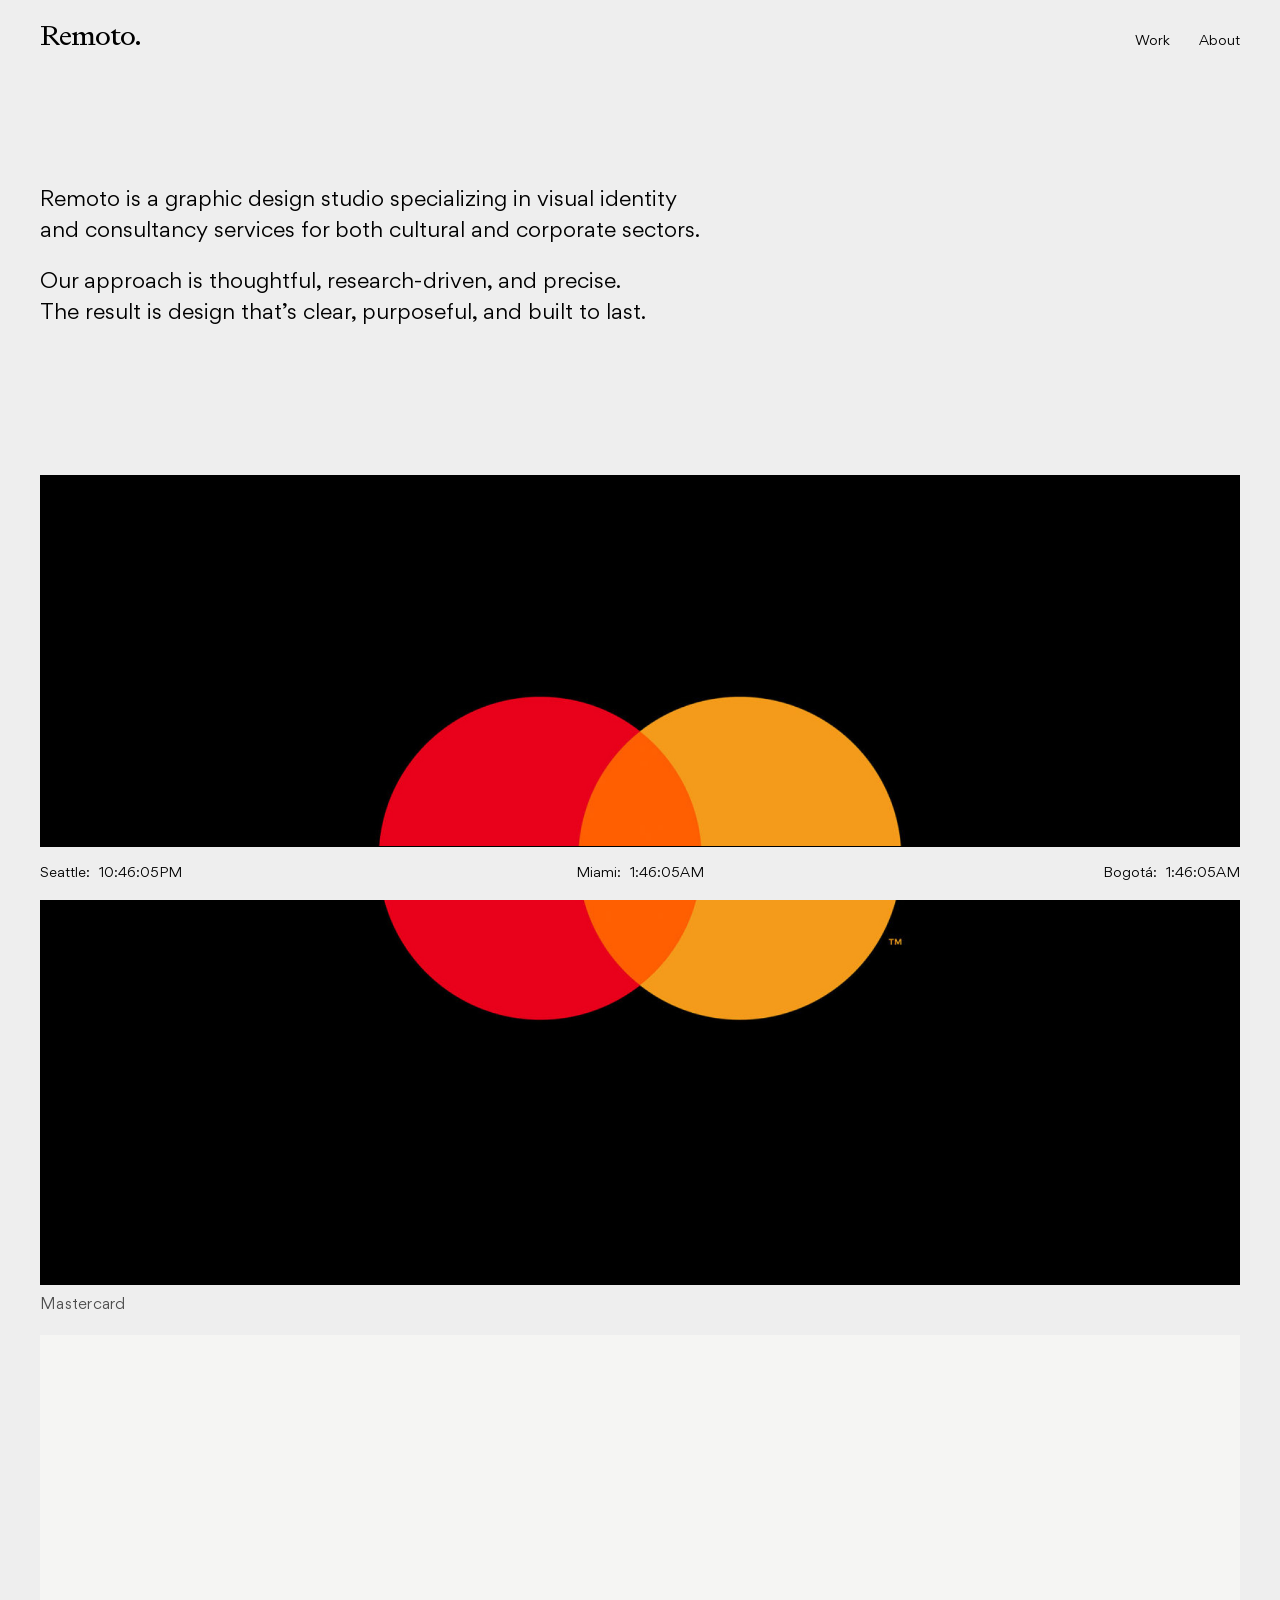
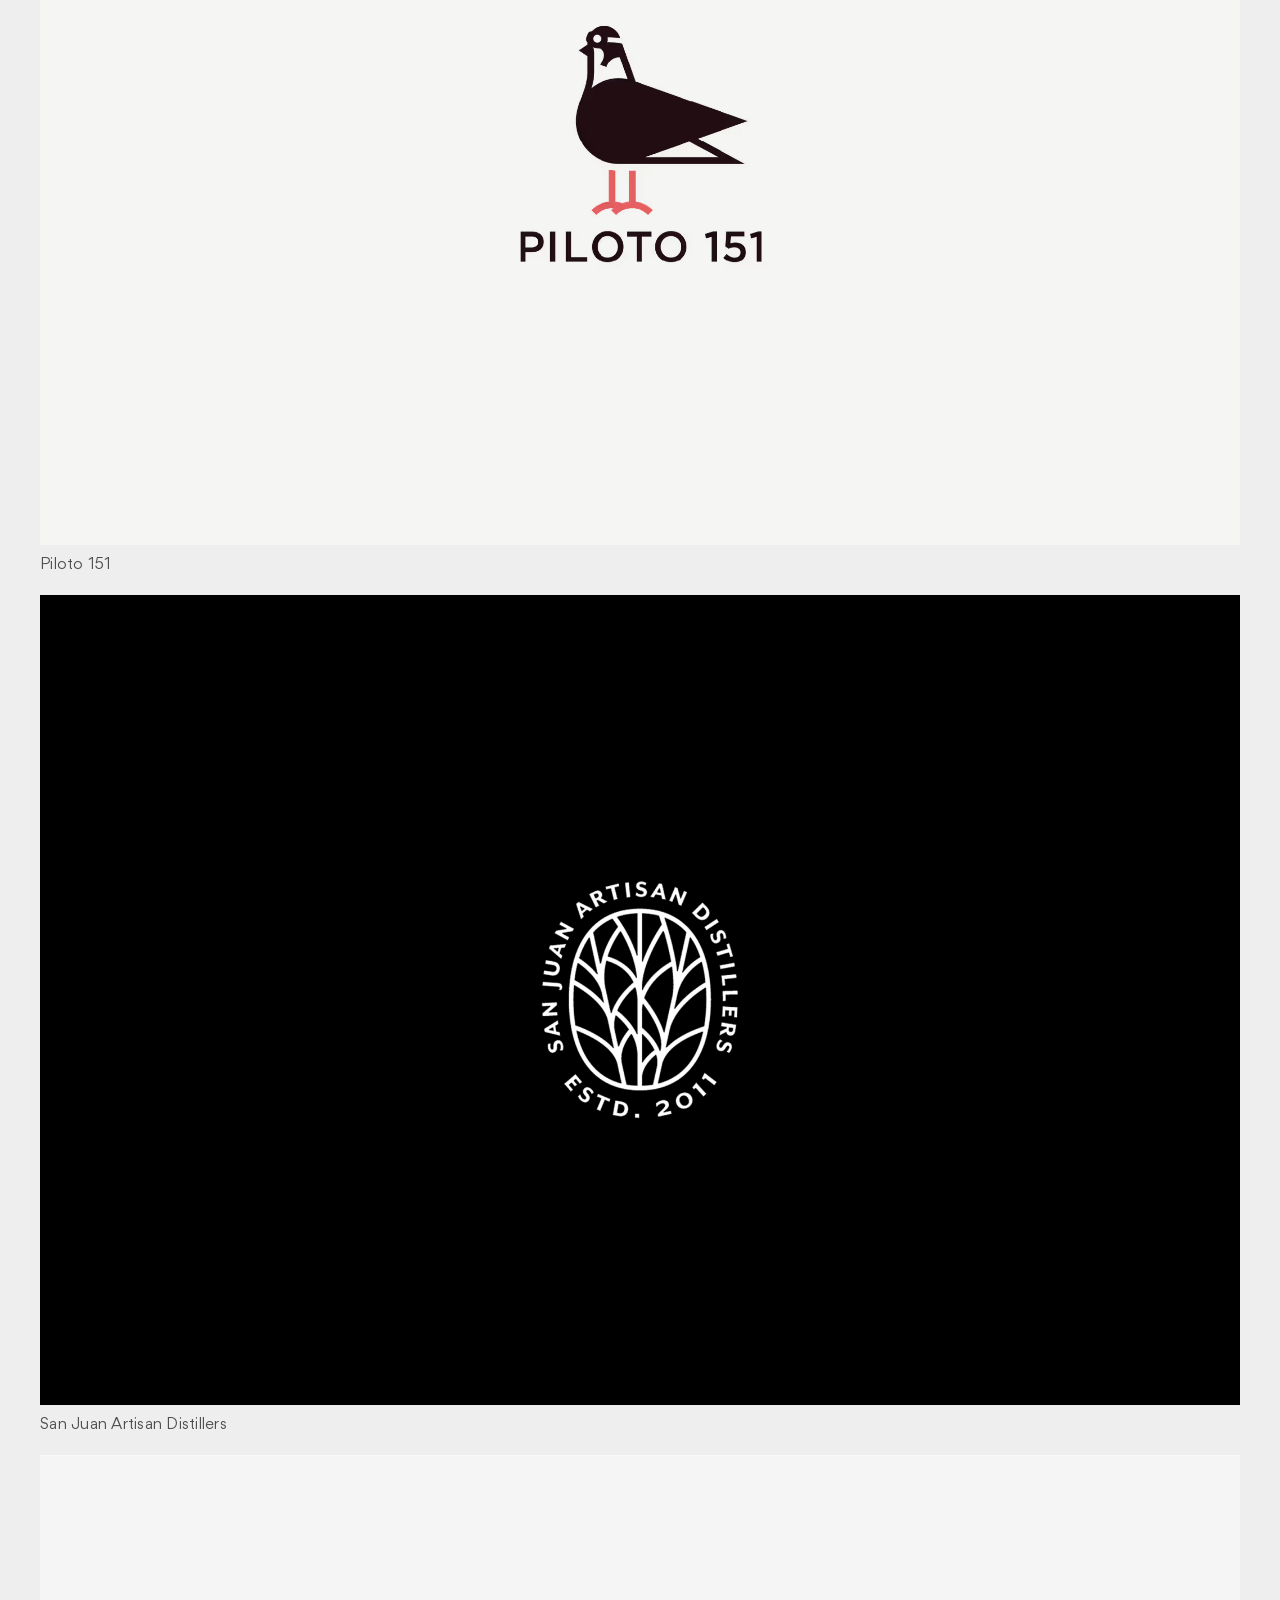
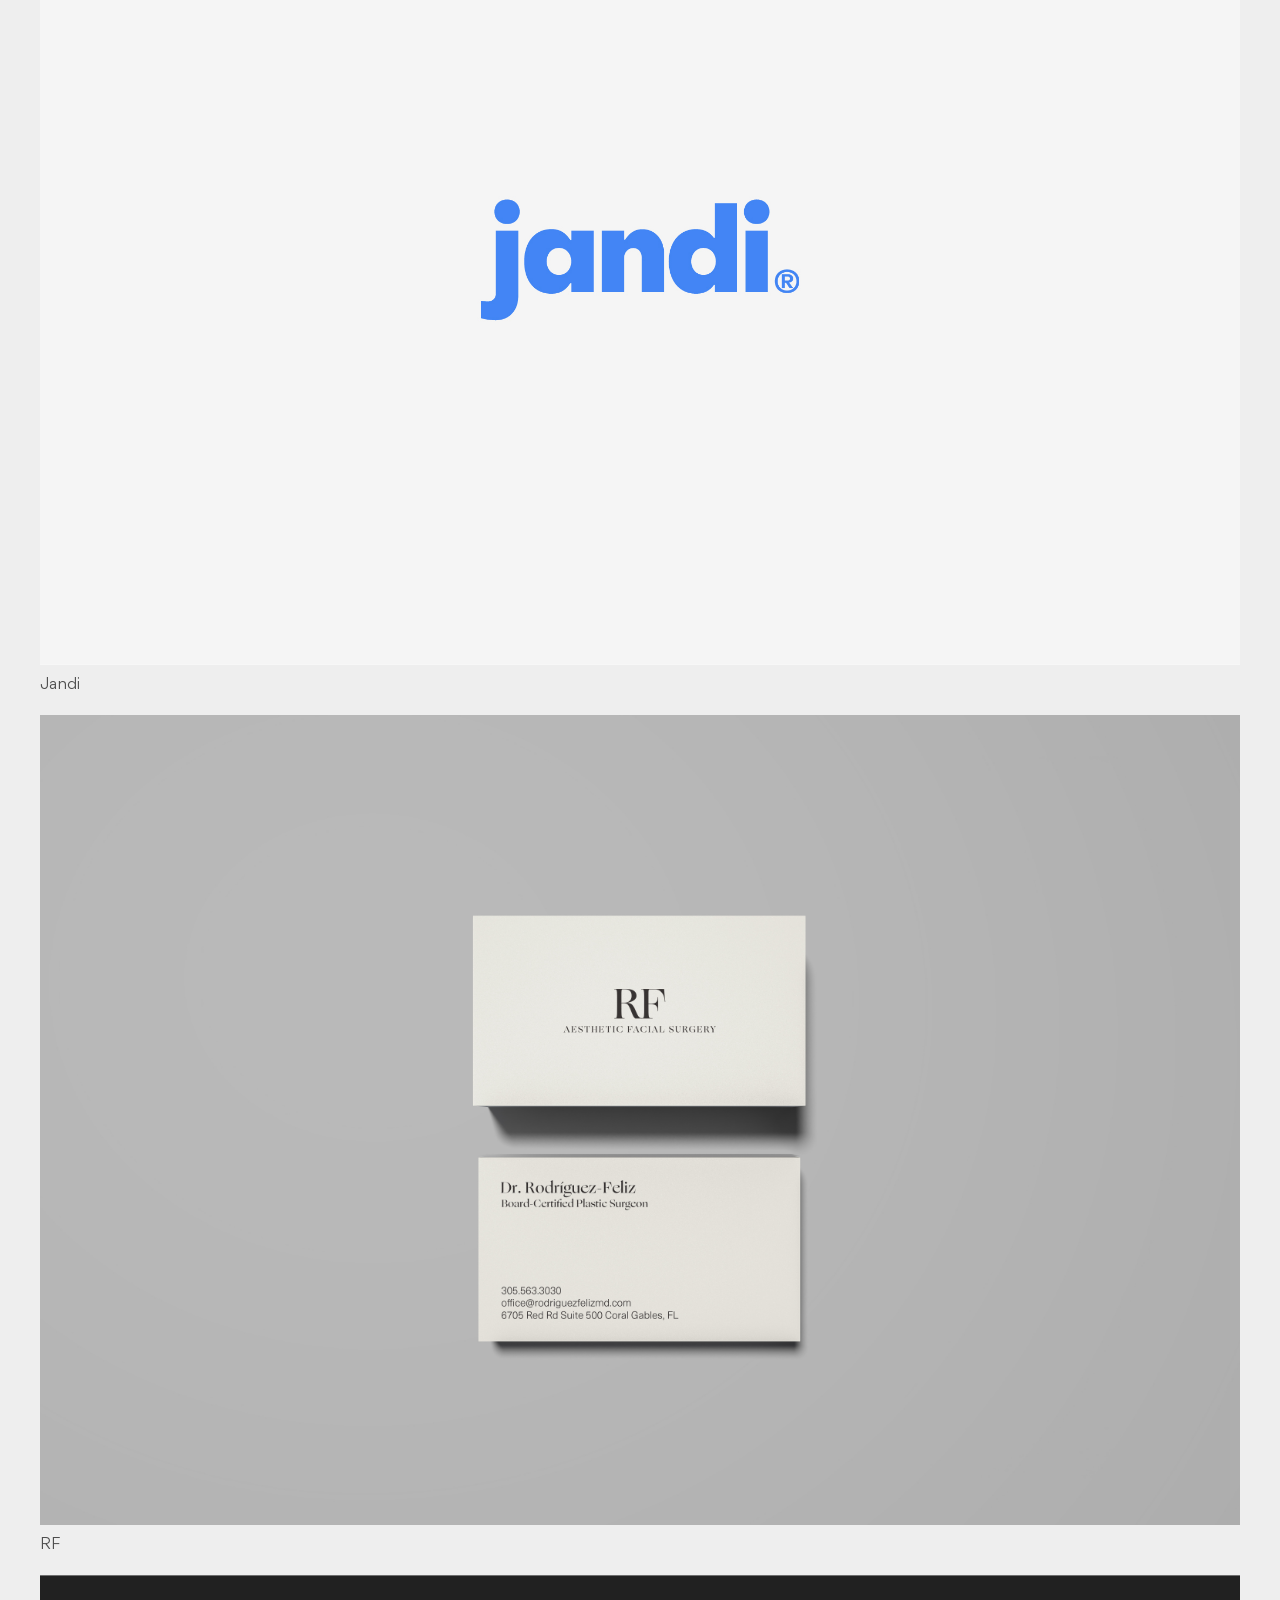
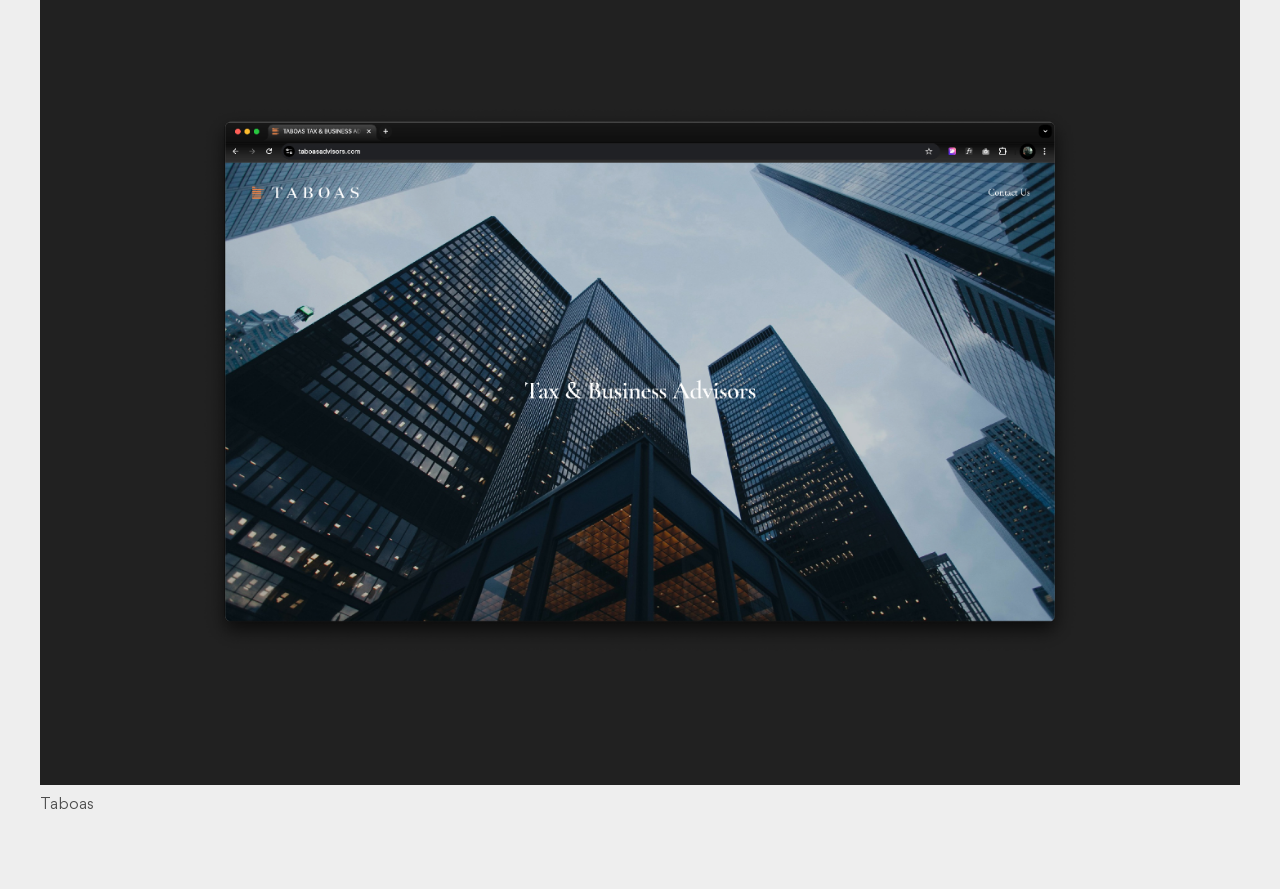
==== commit 05aa49a0: "Updated CSS" ====
--- a/index.html
+++ b/index.html
@@ -30,7 +30,8 @@
 
   <main id="content" class="homepage">
     <h1>
-      Remoto is a graphic design studio specializing in visual identity and consultancy services for both cultural and corporate sectors. Our approach is thoughtful, research-driven, and precise. The result is design that’s clear, purposeful, and built to last.</p>
+      Remoto is a graphic design studio specializing in visual identity<br>and consultancy services for both cultural and corporate sectors.
+      <p>Our approach is thoughtful, research-driven, and precise.<br>The result is design that’s clear, purposeful, and built to last.</p>
     </h1>
 
     <div class="project">
--- a/style.css
+++ b/style.css
@@ -85,7 +85,6 @@
      text-align: left;
      margin-top: 110px;
      margin-bottom: 125px;
-     width: 60vw;
    }
 
    .br {
@@ -358,7 +357,7 @@
   h1 {
     font-size: 1.25rem;
     line-height: 1.75rem;
-    width: 80%;
+    width: 315px;
     margin-top: 75px;
     margin-bottom: 150px;
   }
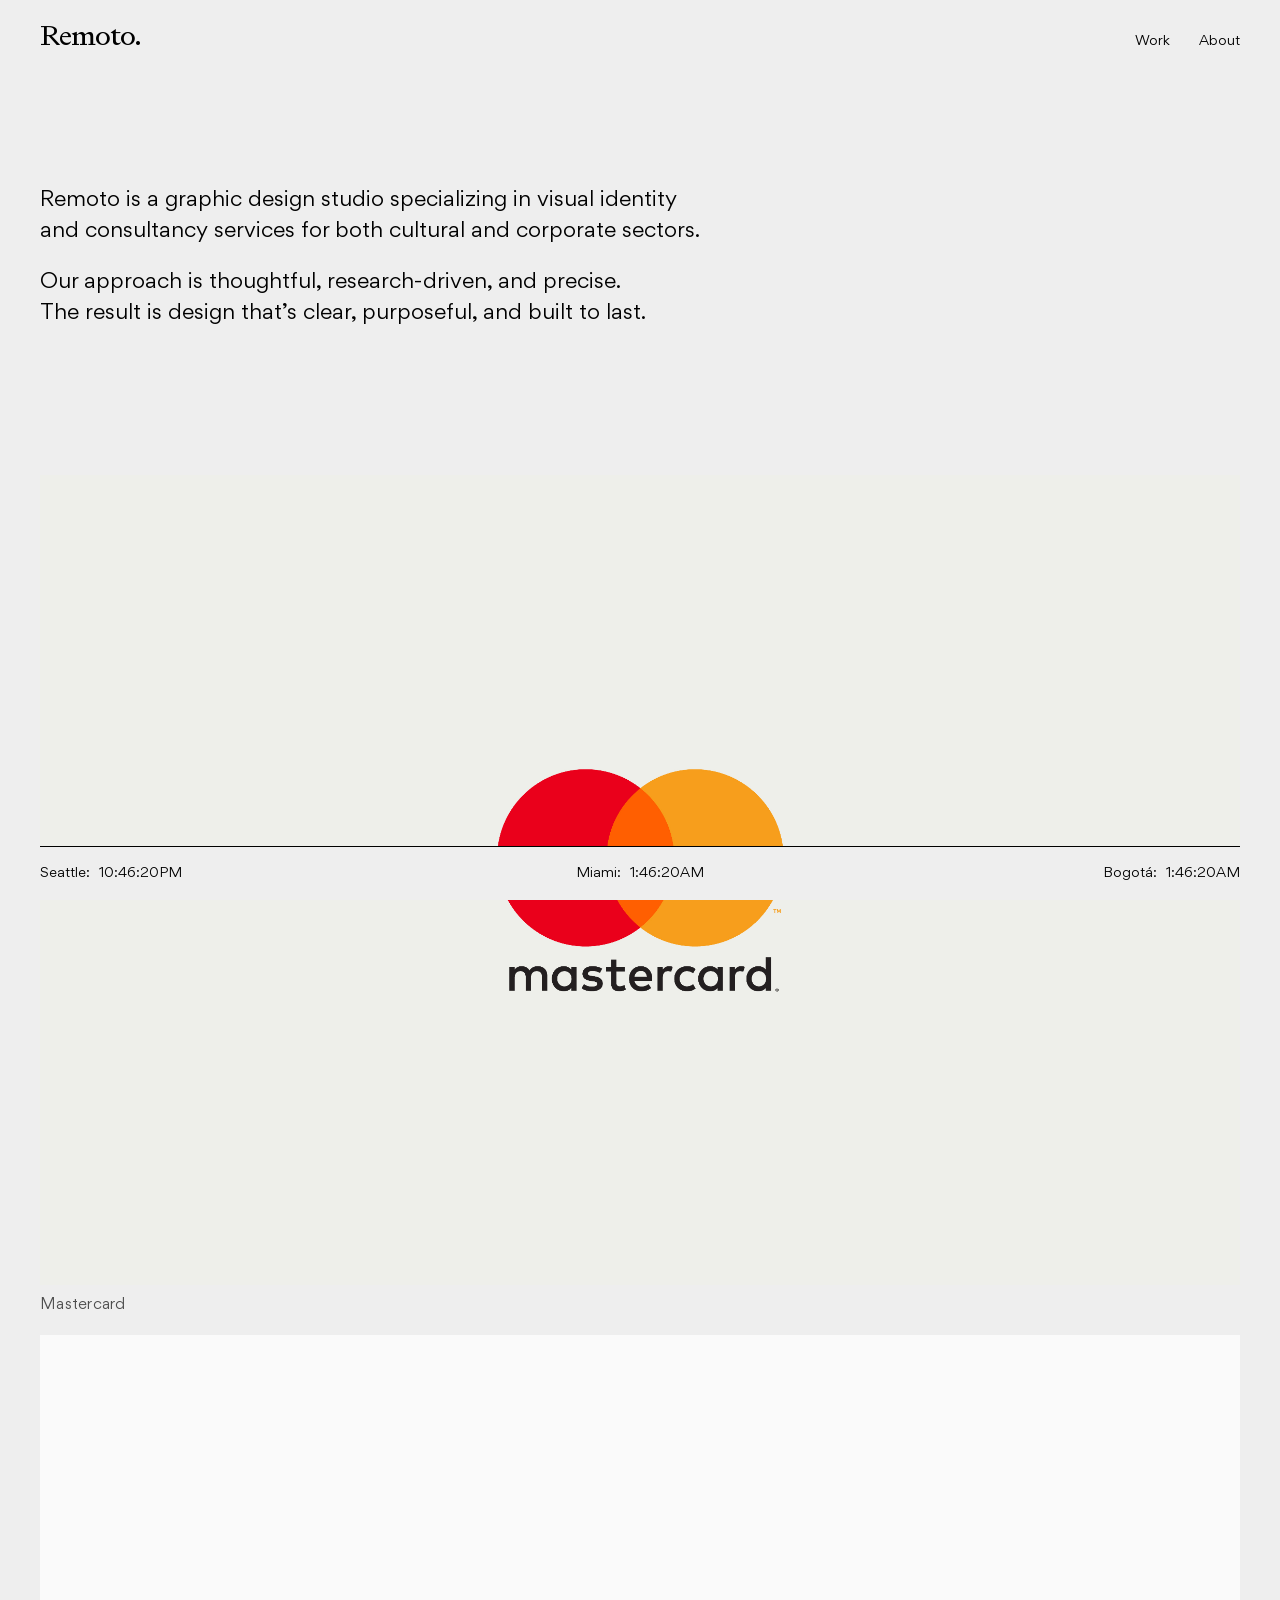
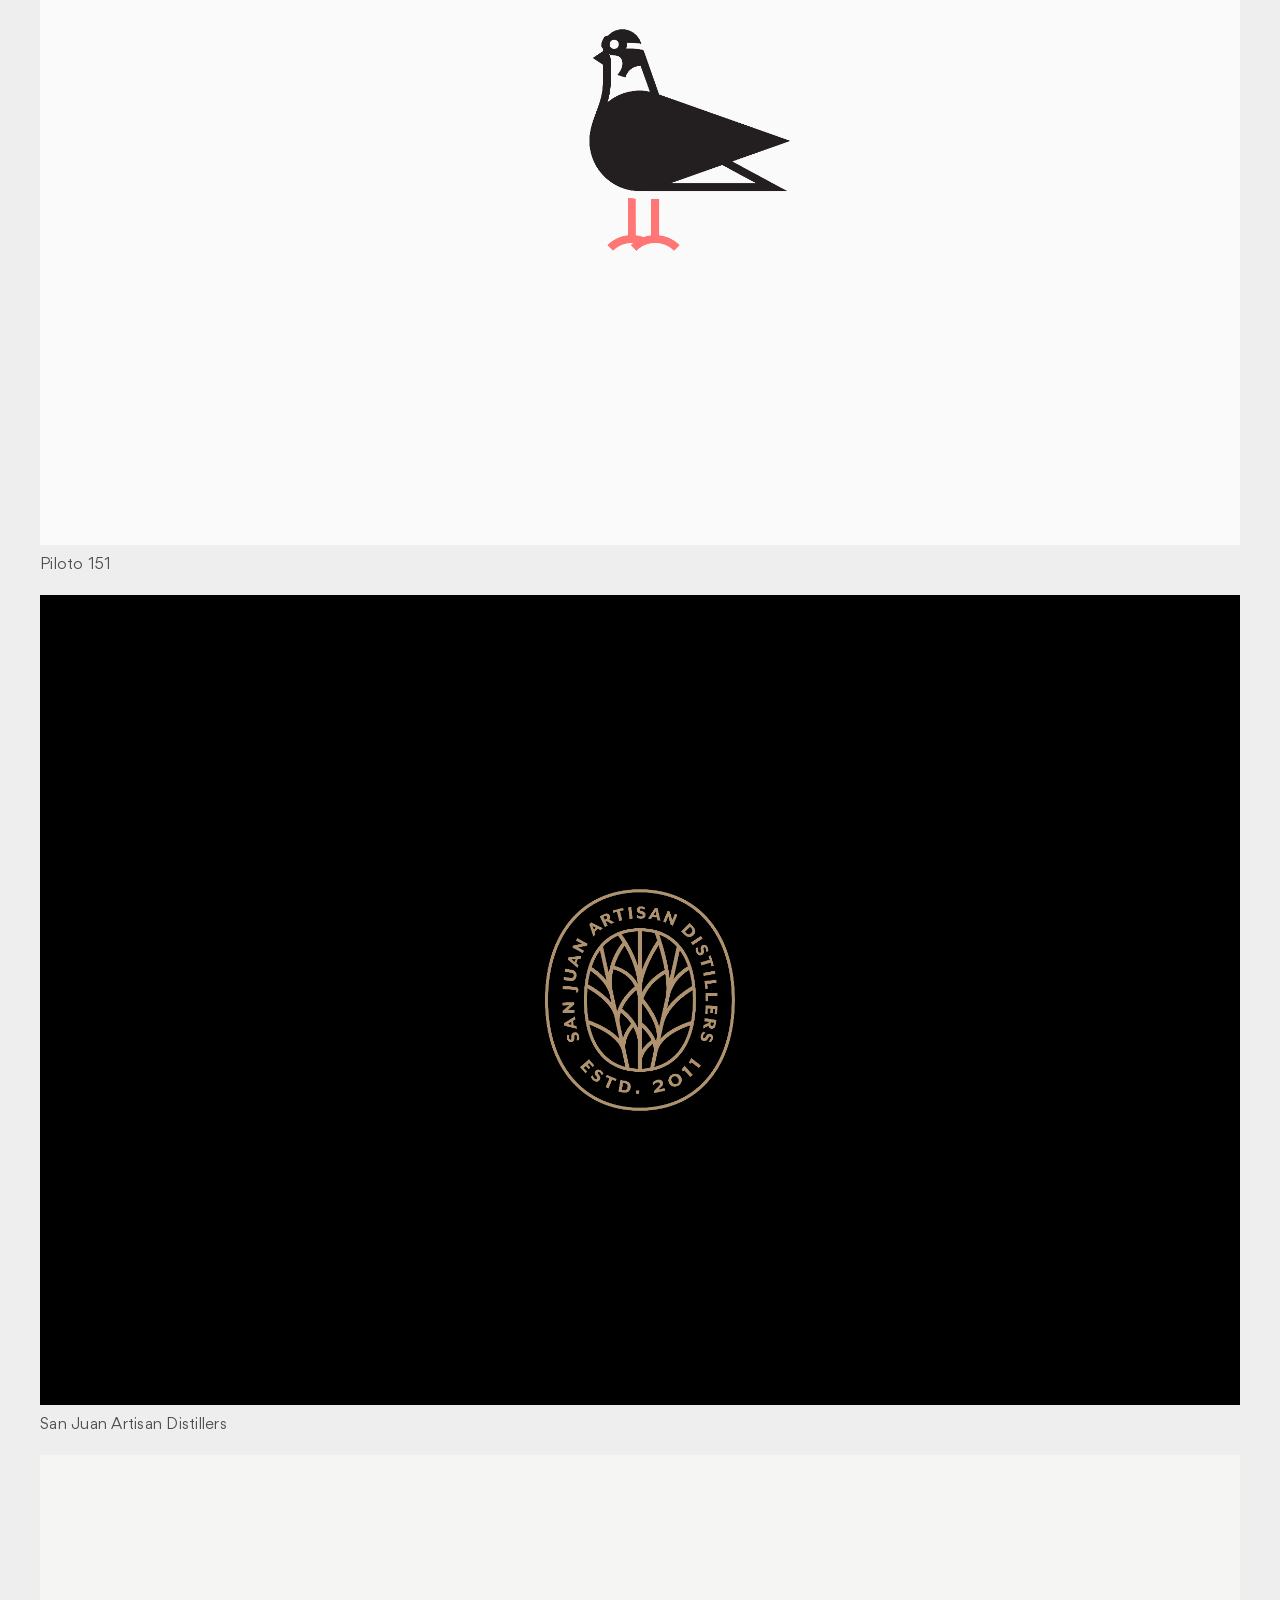
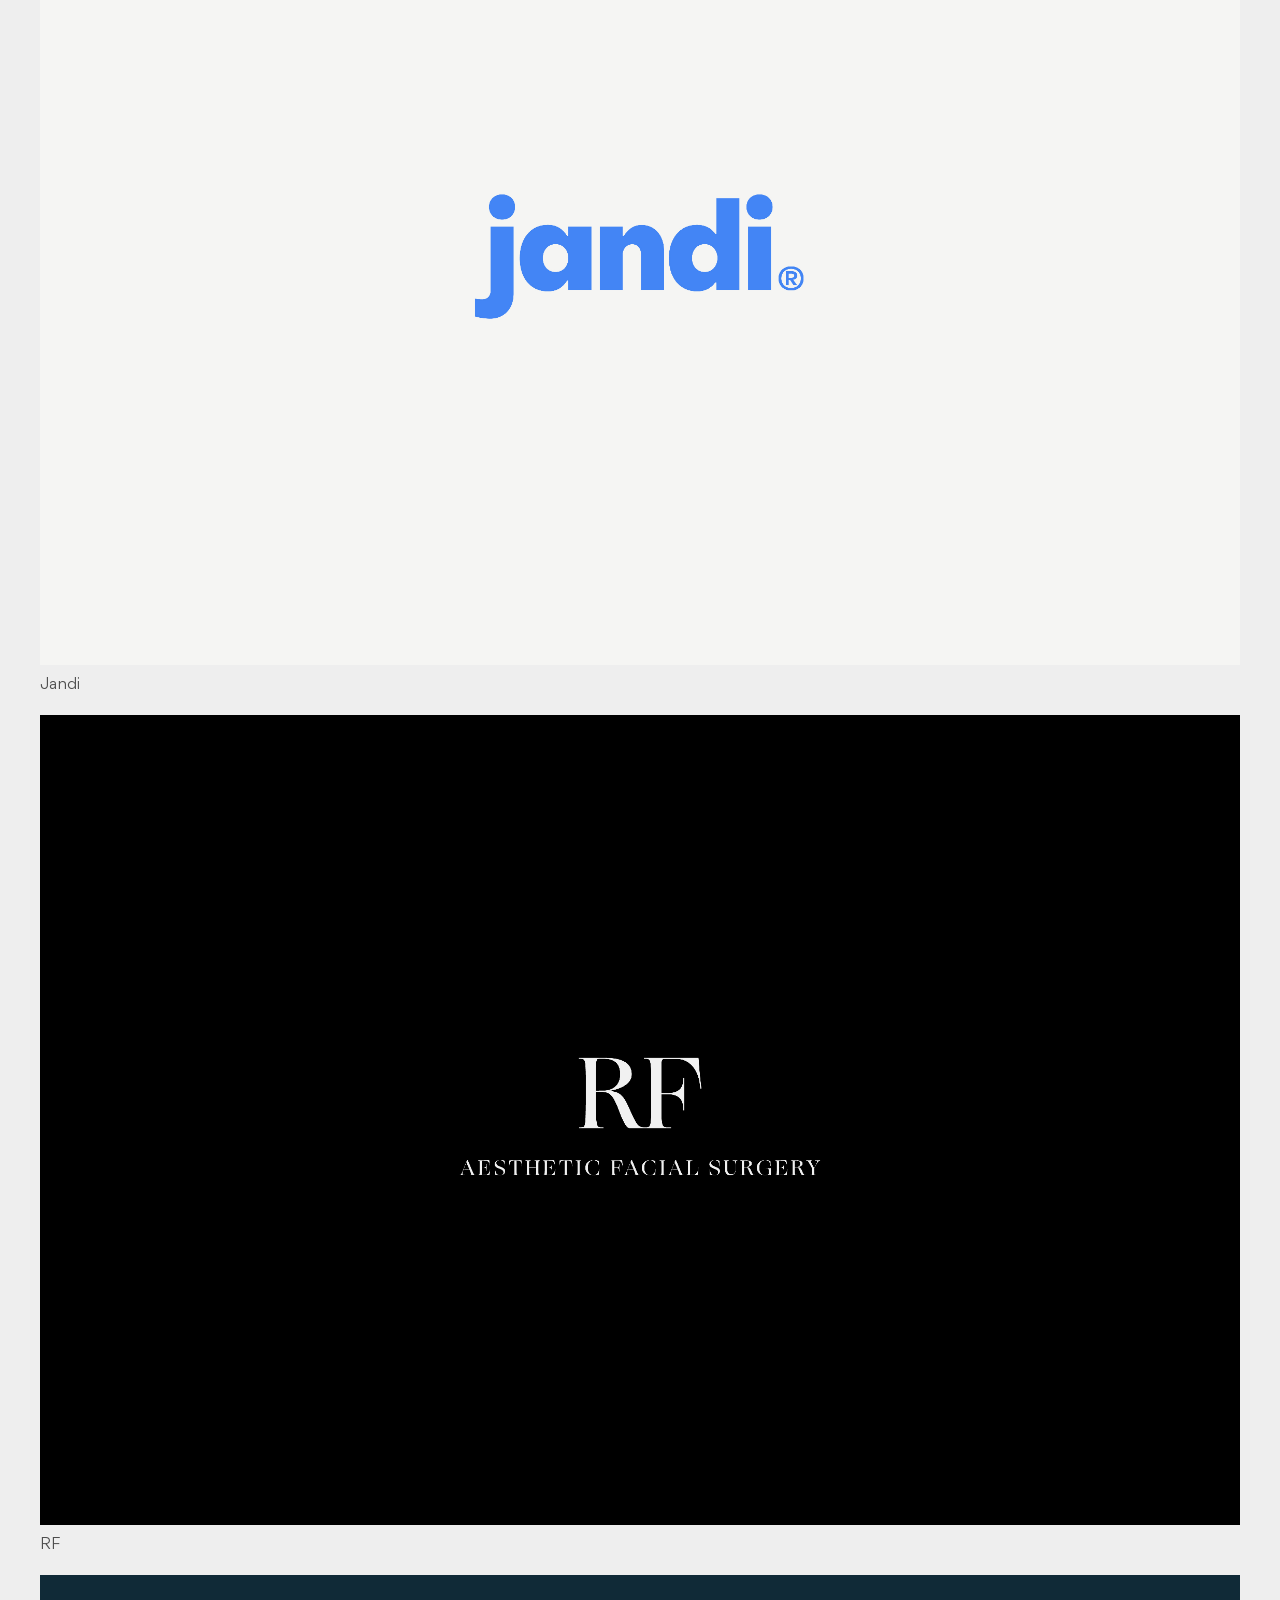
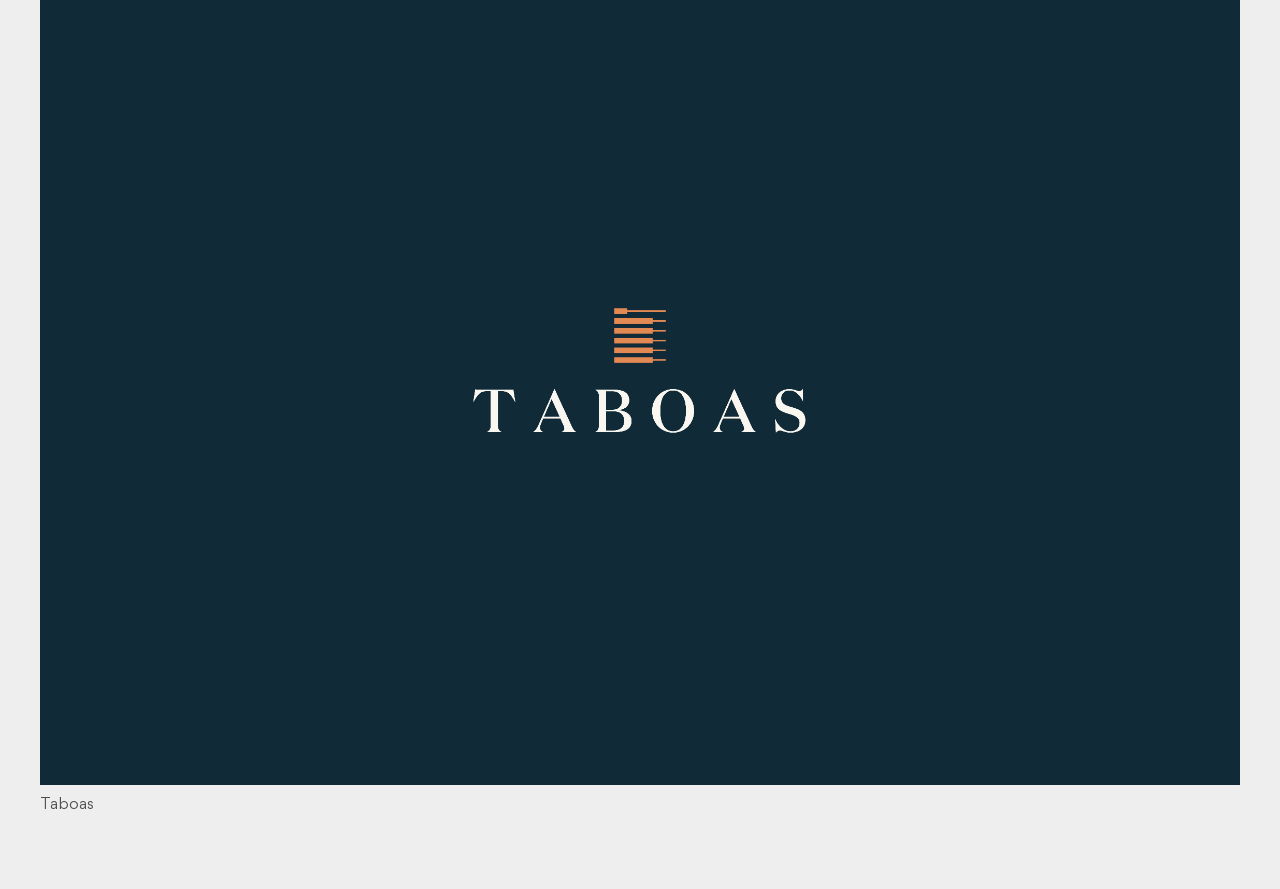
==== commit f6000f11: "Updated HTML Updated pictures" ====
--- a/index.html
+++ b/index.html
@@ -36,42 +36,42 @@
 
     <div class="project">
       <a href="Projects/Mastercard.html" aria-label="Open Project 01">
-        <img src="Images/Mastercard01.jpg" alt="Project 01 — short descriptive alt text" loading="lazy" />
+        <img src="Images/Remoto-Mastercard-00.jpg" alt="Project 01 — short descriptive alt text" loading="lazy" />
       </a>
       <div class="caption"><span>Mastercard</span></div>
     </div>
 
     <div class="project">
       <a href="Projects/Piloto151.html" aria-label="Open Project 02">
-        <img src="Images/Piloto01.jpg" alt="Project 02 — short descriptive alt text" loading="lazy" />
+        <img src="Images/Remoto-Piloto151-00.jpg" alt="Project 02 — short descriptive alt text" loading="lazy" />
       </a>
       <div class="caption"><span>Piloto 151</span></div>
     </div>
 
     <div class="project">
       <a href="Projects/SanJuanArtisanDistillers.html" aria-label="Open Project 03">
-        <img src="Images/Pepon1.jpg" alt="Project 03 — short descriptive alt text" loading="lazy" />
+        <img src="Images/Remoto-SJAD-00.jpg" alt="Project 03 — short descriptive alt text" loading="lazy" />
       </a>
       <div class="caption"><span>San Juan Artisan Distillers</span></div>
     </div>
 
     <div class="project">
       <a href="Projects/Jandi.html" aria-label="Open Project 04">
-        <img src="Images/Jandi01.jpg" alt="Project 04 — short descriptive alt text" loading="lazy" />
+        <img src="Images/Remoto-Jandi-00.jpg" alt="Project 04 — short descriptive alt text" loading="lazy" />
       </a>
       <div class="caption"><span>Jandi</span></div>
     </div>
 
     <div class="project">
       <a href="Projects/RF.html" aria-label="Open Project 02">
-        <img src="Images/RFBusinessCardMockup.jpg" alt="Project 02 — short descriptive alt text" loading="lazy" />
+        <img src="Images/Remoto-RF-00.jpg" alt="Project 02 — short descriptive alt text" loading="lazy" />
       </a>
       <div class="caption"><span>RF</span></div>
     </div>
 
     <div class="project">
       <a href="Projects/Taboas.html" aria-label="Open Project 05">
-        <img src="Images/TaboasWeb.jpg" alt="Project 05 — short descriptive alt text" loading="lazy" />
+        <img src="Images/Remoto-Taboas-00.jpg" alt="Project 05 — short descriptive alt text" loading="lazy" />
       </a>
       <div class="caption"><span>Taboas</span></div>
     </div>
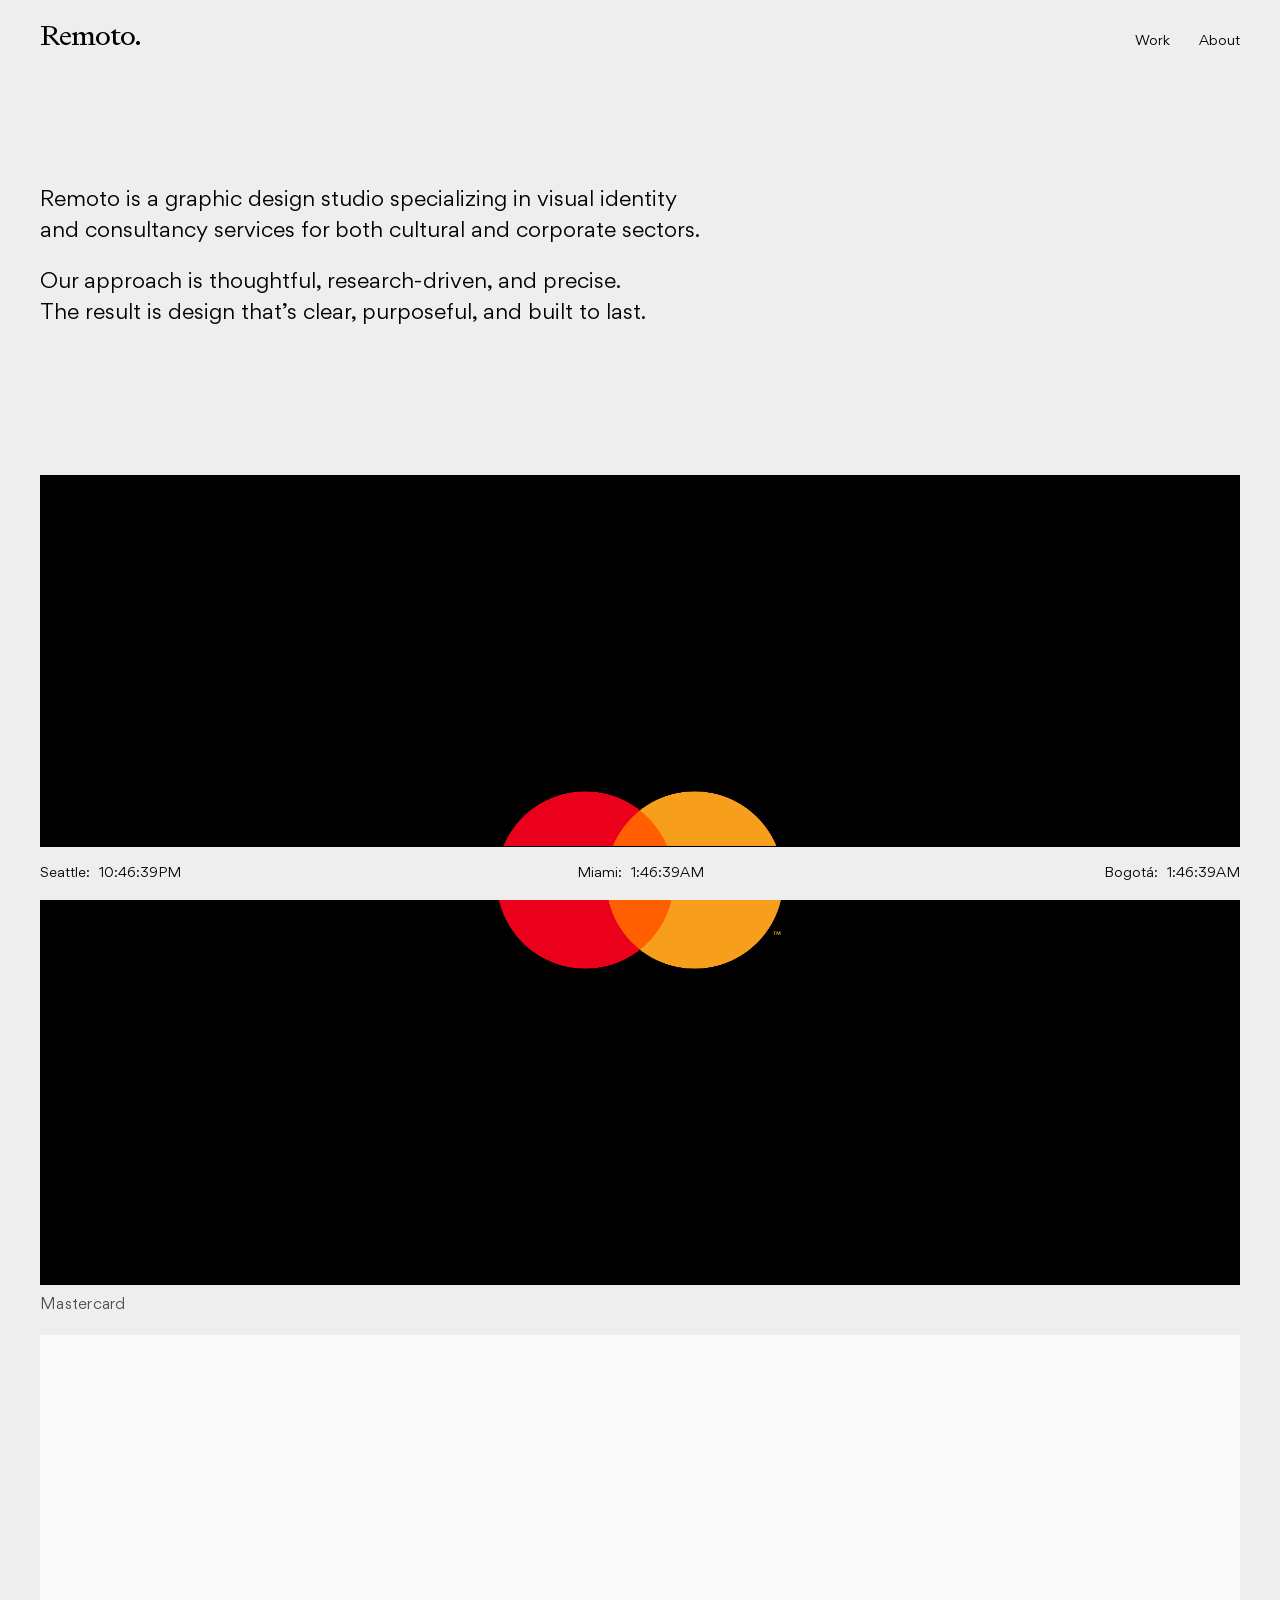
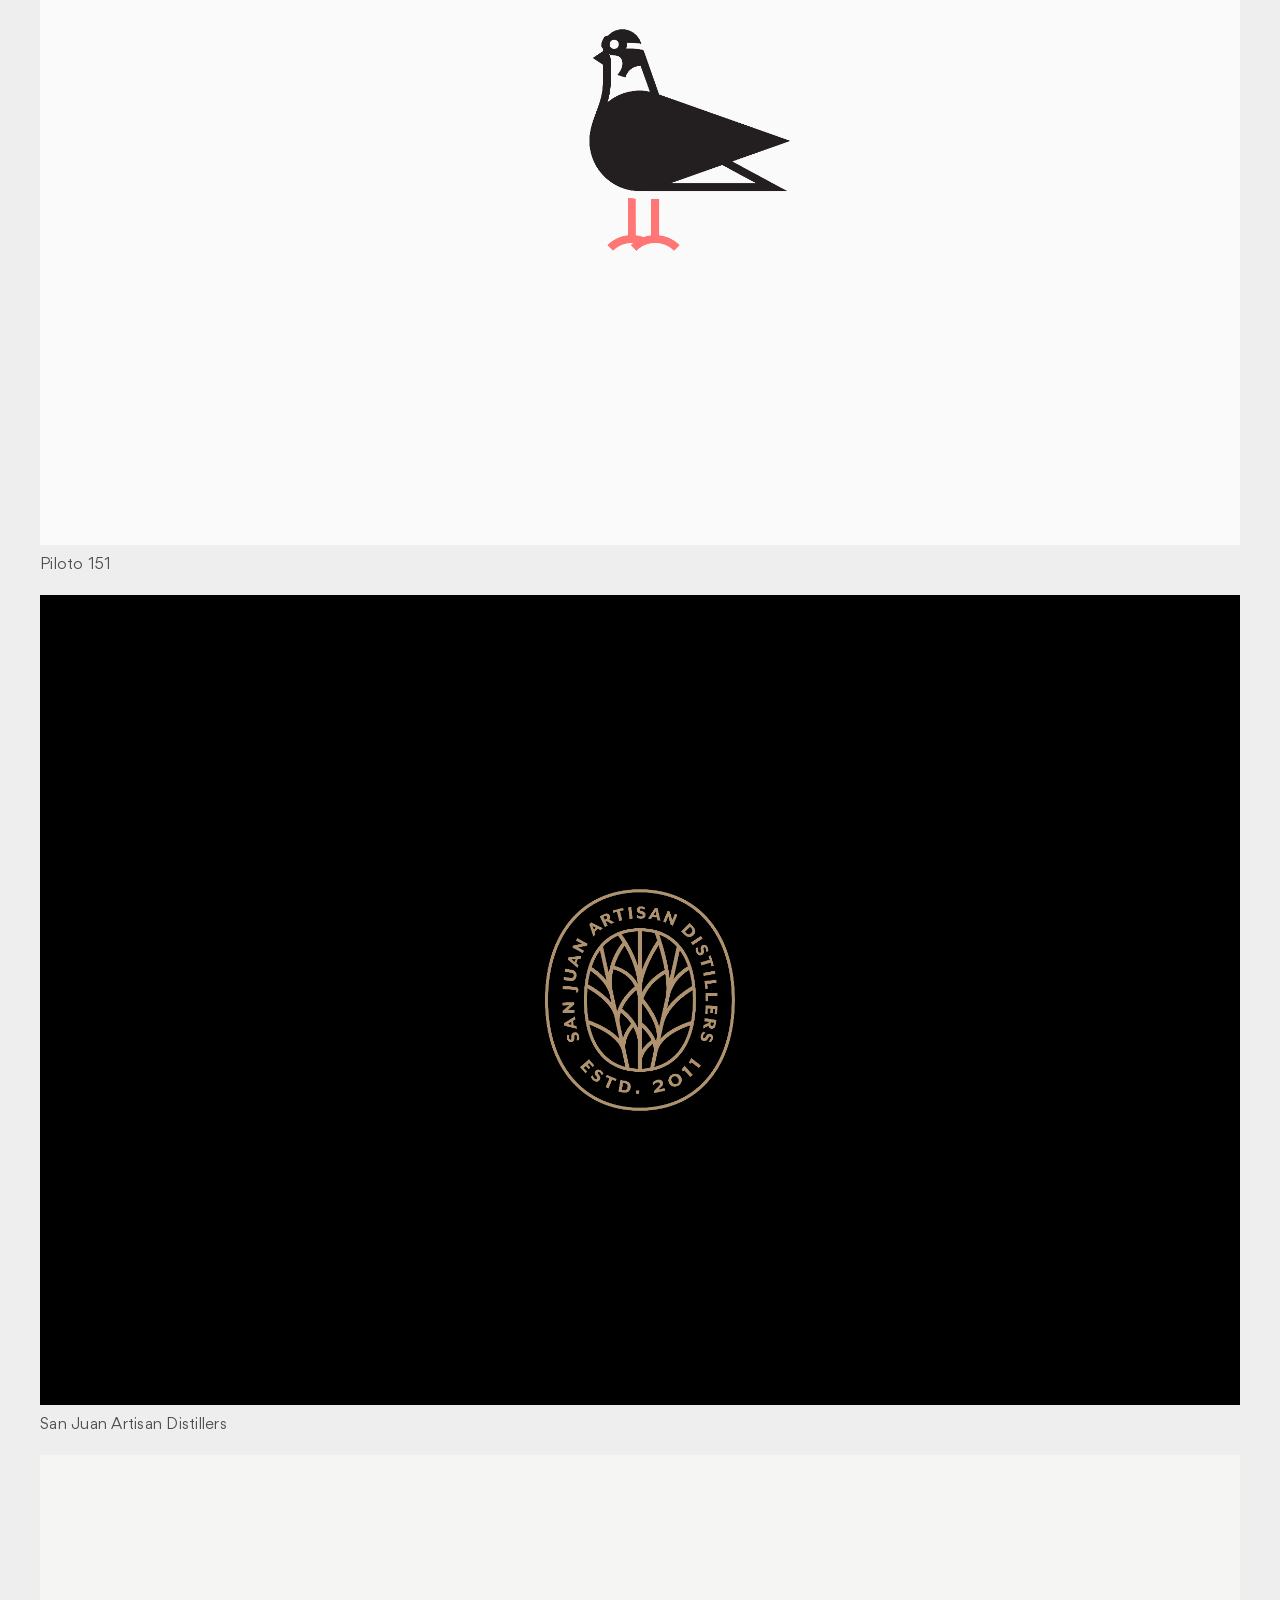
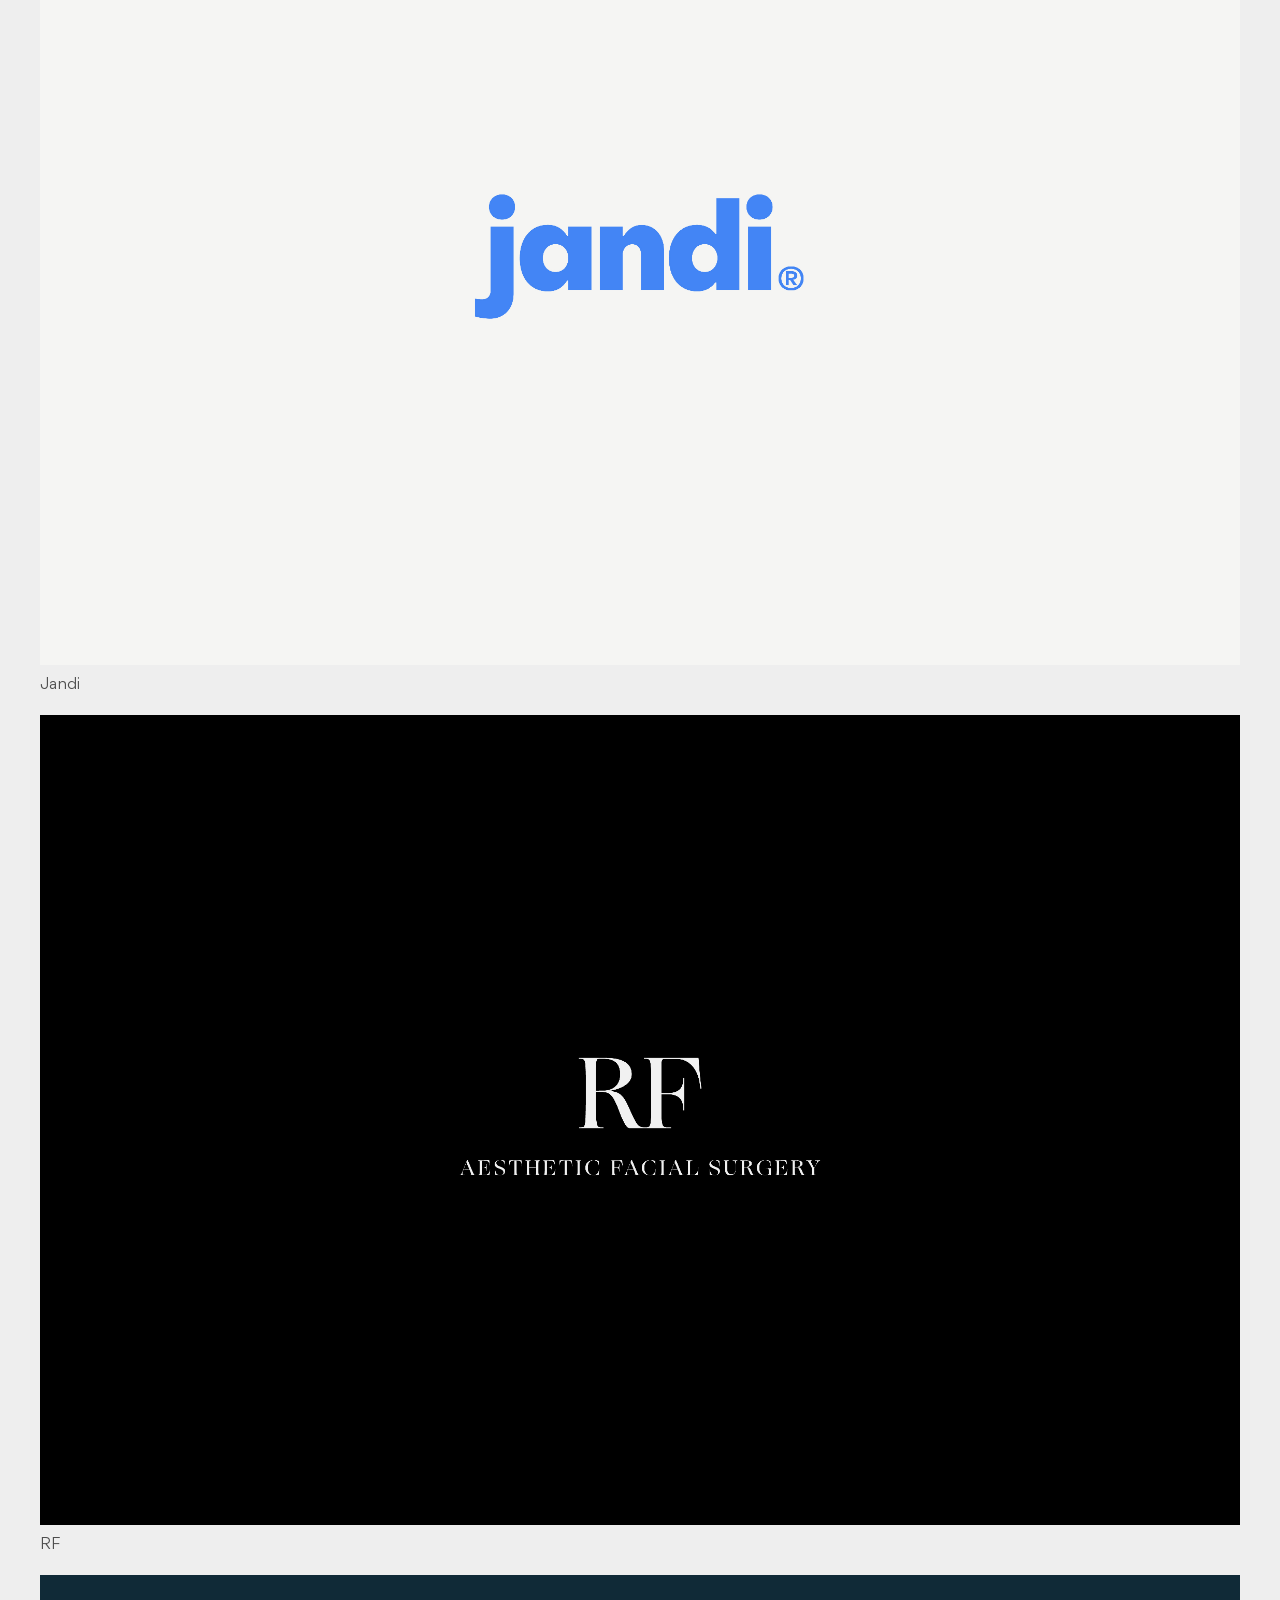
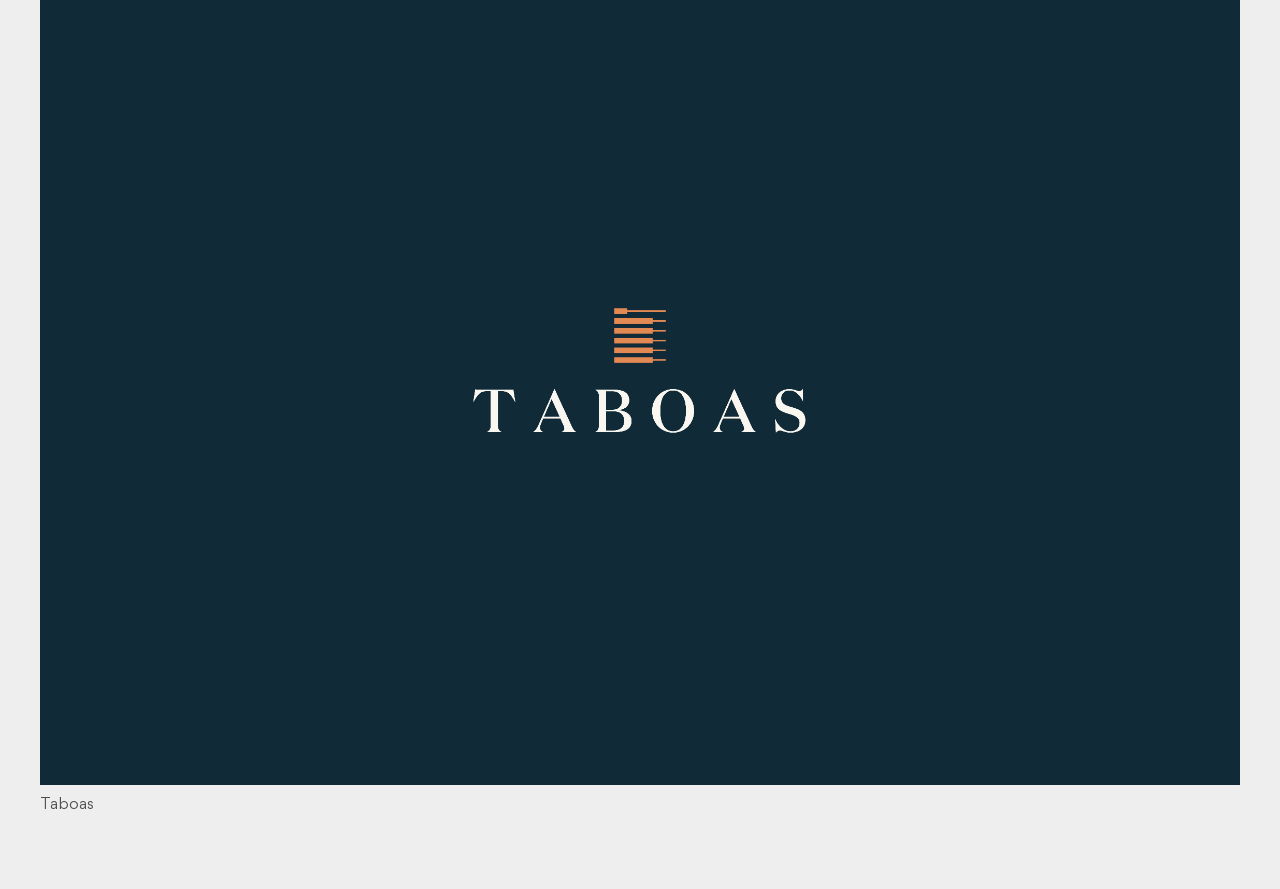
==== commit 5efe4e75: "Updated HTML Image loading" ====
--- a/index.html
+++ b/index.html
@@ -36,42 +36,42 @@
 
     <div class="project">
       <a href="Projects/Mastercard.html" aria-label="Open Project 01">
-        <img src="Images/Remoto-Mastercard-00.jpg" alt="Project 01 — short descriptive alt text" loading="lazy" />
+        <img src="Images/Remoto-Mastercard-00.jpg" alt="Project 01 — short descriptive alt text" />
       </a>
       <div class="caption"><span>Mastercard</span></div>
     </div>
 
     <div class="project">
       <a href="Projects/Piloto151.html" aria-label="Open Project 02">
-        <img src="Images/Remoto-Piloto151-00.jpg" alt="Project 02 — short descriptive alt text" loading="lazy" />
+        <img src="Images/Remoto-Piloto151-00.jpg" alt="Project 02 — short descriptive alt text" />
       </a>
       <div class="caption"><span>Piloto 151</span></div>
     </div>
 
     <div class="project">
       <a href="Projects/SanJuanArtisanDistillers.html" aria-label="Open Project 03">
-        <img src="Images/Remoto-SJAD-00.jpg" alt="Project 03 — short descriptive alt text" loading="lazy" />
+        <img src="Images/Remoto-SJAD-00.jpg" alt="Project 03 — short descriptive alt text" />
       </a>
       <div class="caption"><span>San Juan Artisan Distillers</span></div>
     </div>
 
     <div class="project">
       <a href="Projects/Jandi.html" aria-label="Open Project 04">
-        <img src="Images/Remoto-Jandi-00.jpg" alt="Project 04 — short descriptive alt text" loading="lazy" />
+        <img src="Images/Remoto-Jandi-00.jpg" alt="Project 04 — short descriptive alt text" />
       </a>
       <div class="caption"><span>Jandi</span></div>
     </div>
 
     <div class="project">
       <a href="Projects/RF.html" aria-label="Open Project 02">
-        <img src="Images/Remoto-RF-00.jpg" alt="Project 02 — short descriptive alt text" loading="lazy" />
+        <img src="Images/Remoto-RF-00.jpg" alt="Project 02 — short descriptive alt text" />
       </a>
       <div class="caption"><span>RF</span></div>
     </div>
 
     <div class="project">
       <a href="Projects/Taboas.html" aria-label="Open Project 05">
-        <img src="Images/Remoto-Taboas-00.jpg" alt="Project 05 — short descriptive alt text" loading="lazy" />
+        <img src="Images/Remoto-Taboas-00.jpg" alt="Project 05 — short descriptive alt text" />
       </a>
       <div class="caption"><span>Taboas</span></div>
     </div>
--- a/style.css
+++ b/style.css
@@ -368,7 +368,7 @@
 
   /* PROJECT PAGE: stack hero, single-column gallery */
   .project-hero { display: block; padding-top: 75px; }
-  .project-gallery { grid-template-columns: 1fr; gap: 16px; }
+  .project-gallery { grid-template-columns: 1fr; gap: 14px; }
   .gallery-item img { height: 25vh; }
   .meta dl { padding-top: 20px; }
 
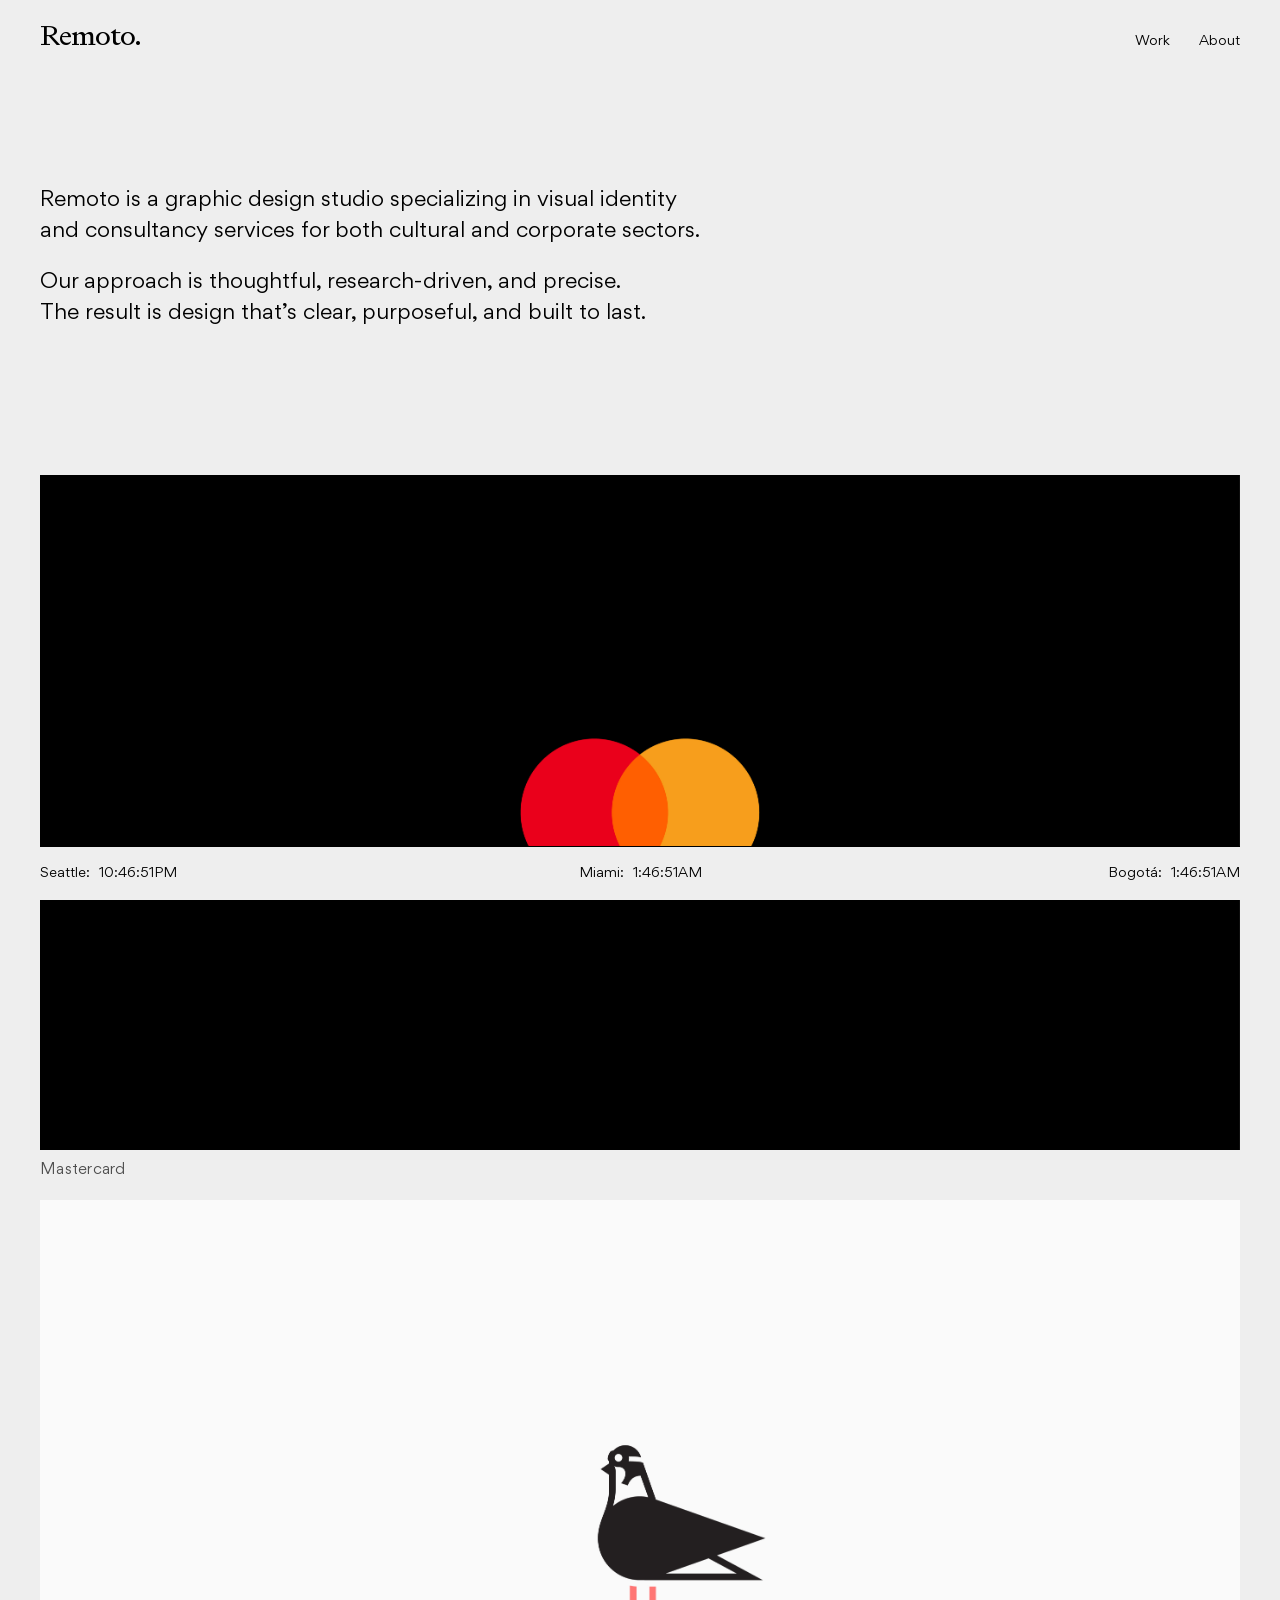
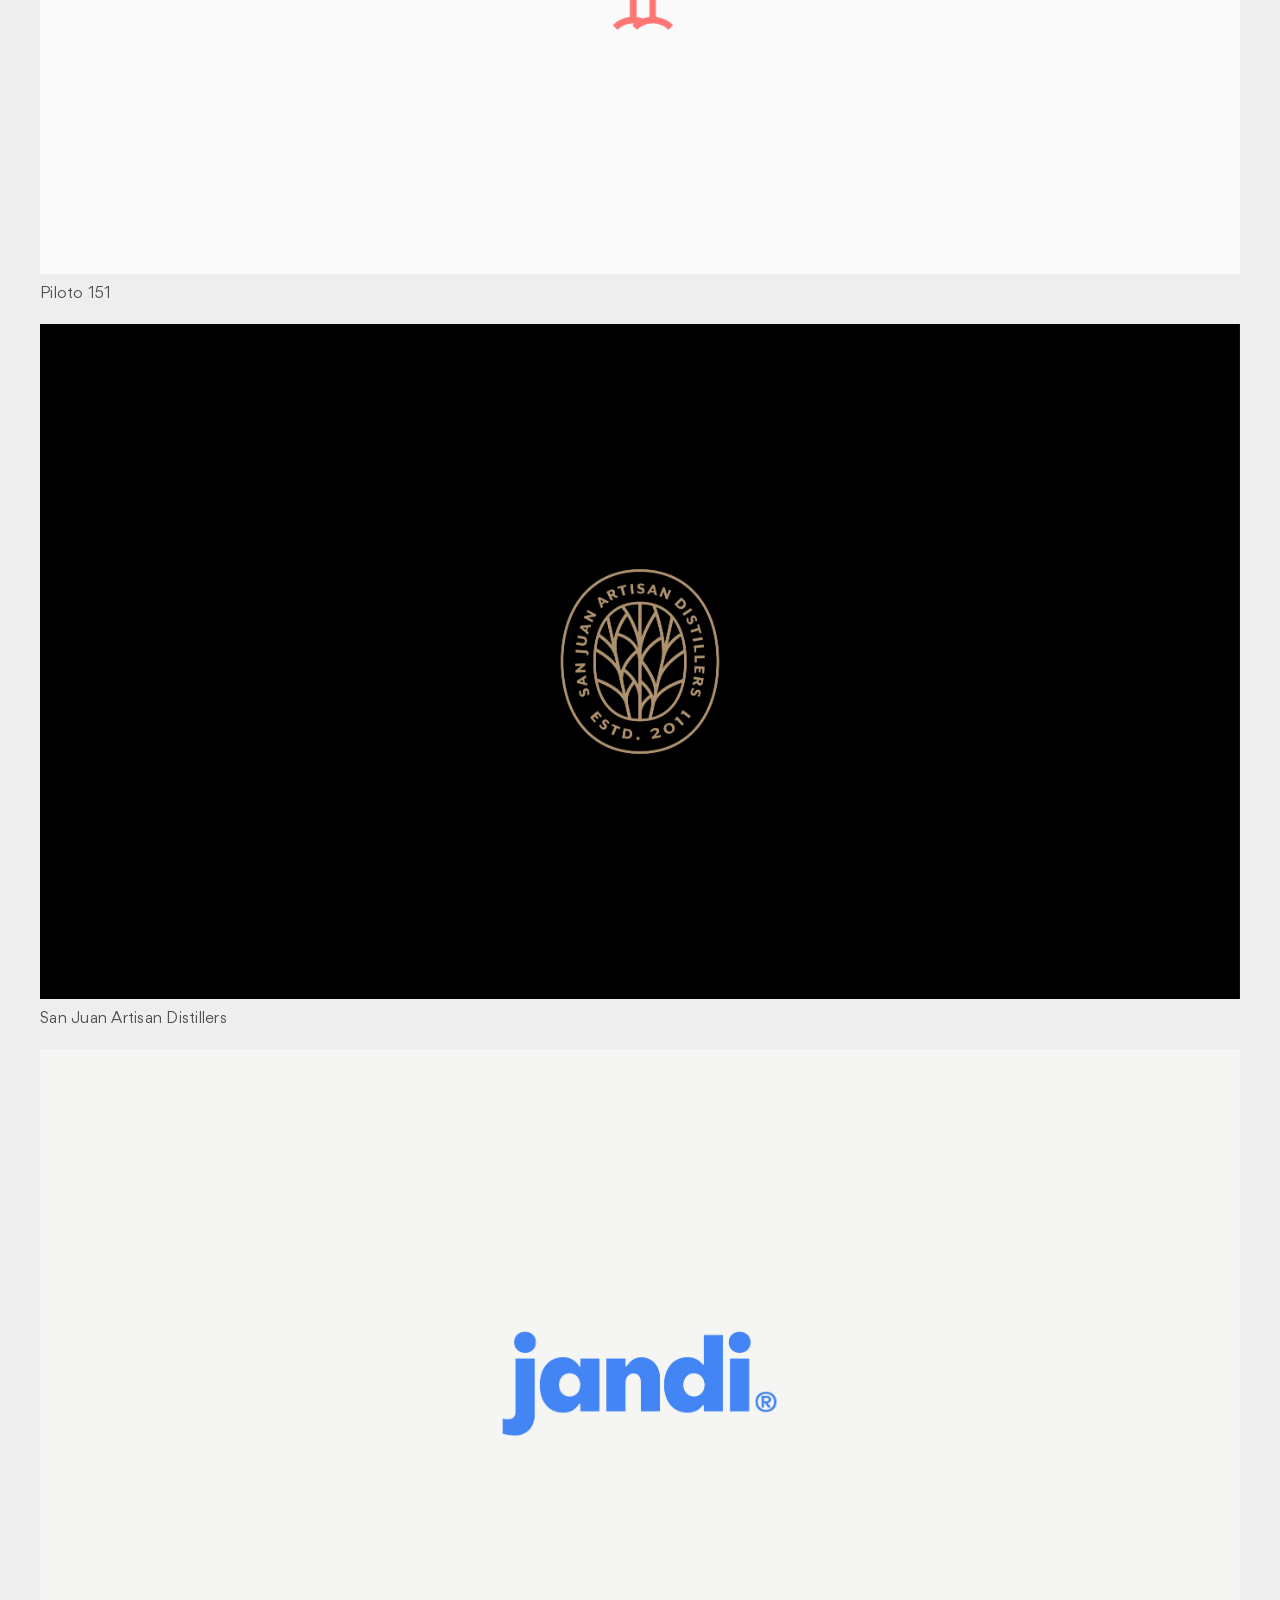
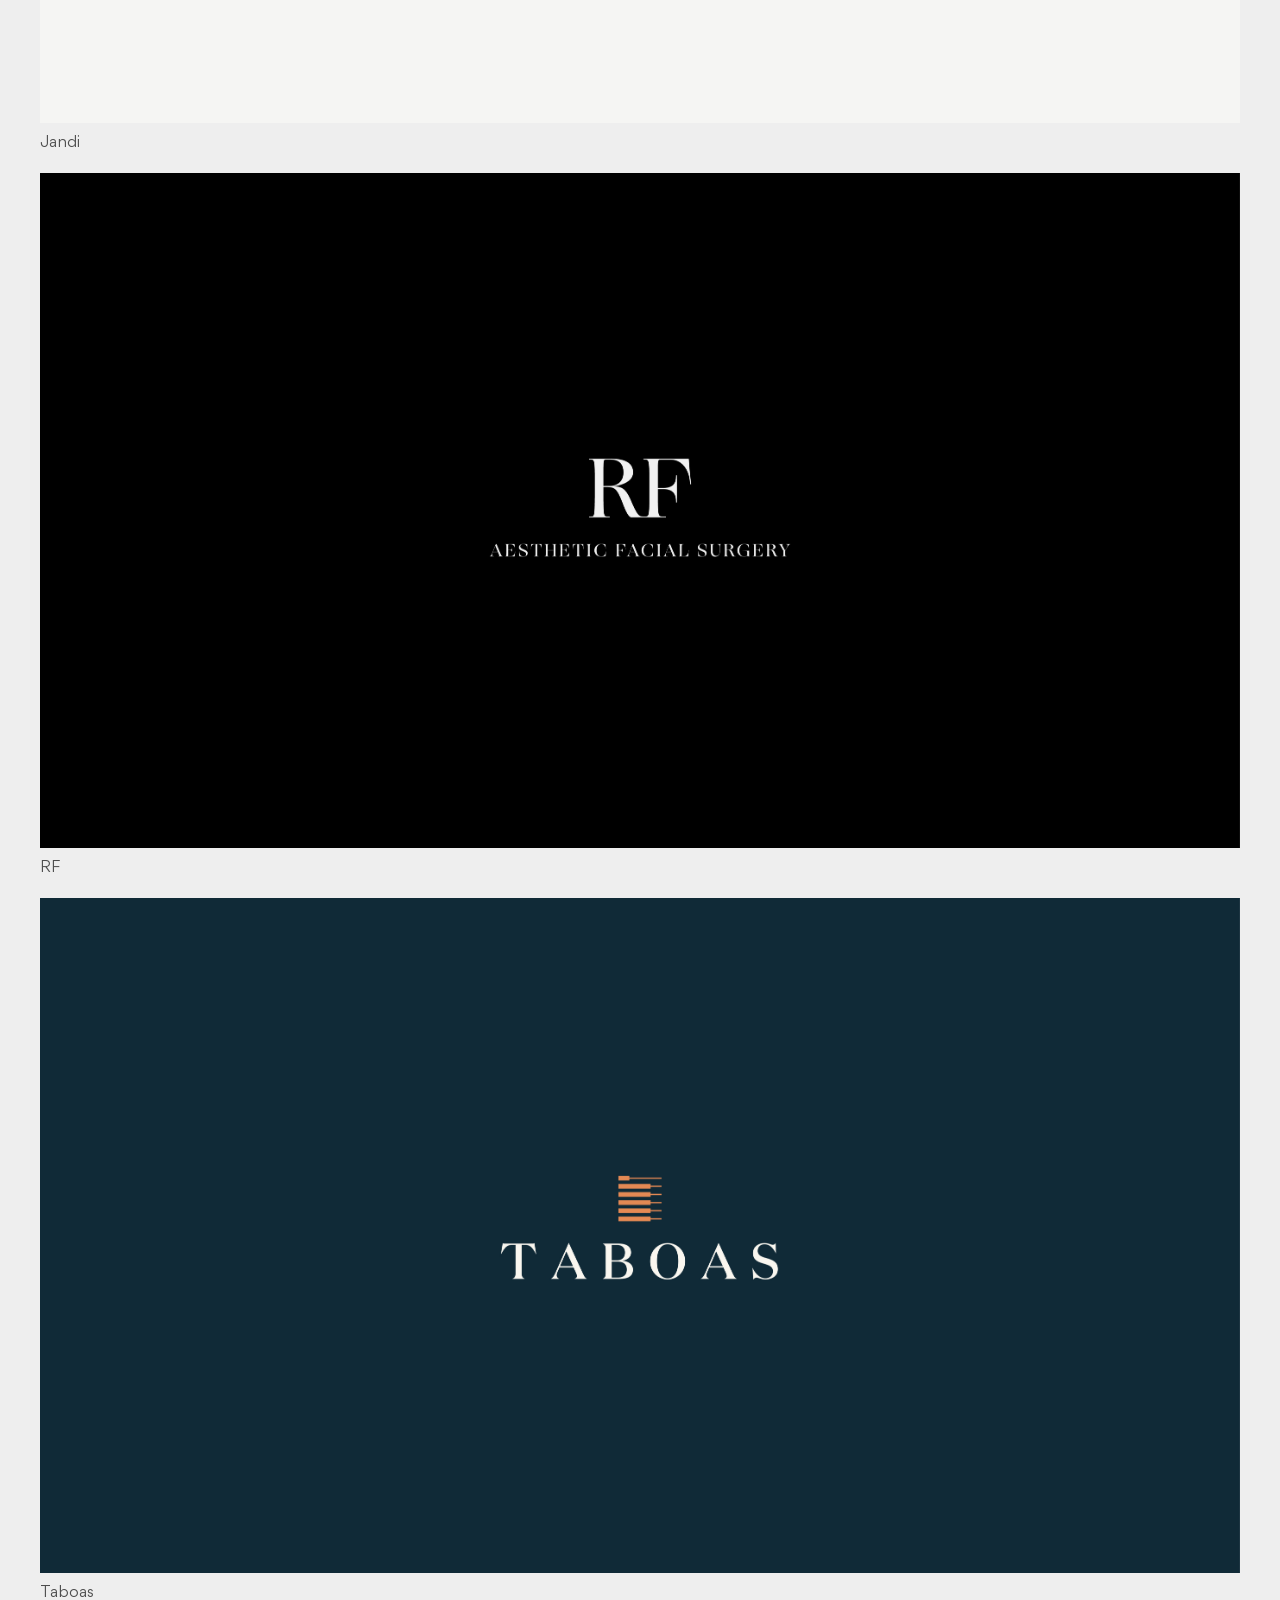
==== commit d1258e5c: "Updated HTML & CSS Cleaned HTML & CSS" ====
--- a/index.html
+++ b/index.html
@@ -36,42 +36,42 @@
 
     <div class="project">
       <a href="Projects/Mastercard.html" aria-label="Open Project 01">
-        <img src="Images/Remoto-Mastercard-00.jpg" alt="Project 01 — short descriptive alt text" />
+        <img src="Images/Remoto-Mastercard-00.jpg" alt="Mastercard — An American multinational corporation specializing in payment card services." />
       </a>
       <div class="caption"><span>Mastercard</span></div>
     </div>
 
     <div class="project">
       <a href="Projects/Piloto151.html" aria-label="Open Project 02">
-        <img src="Images/Remoto-Piloto151-00.jpg" alt="Project 02 — short descriptive alt text" />
+        <img src="Images/Remoto-Piloto151-00.jpg" alt="Piloto 151 — A co-working space and growth platform for entrepreneurs in Puerto Rico." />
       </a>
       <div class="caption"><span>Piloto 151</span></div>
     </div>
 
     <div class="project">
       <a href="Projects/SanJuanArtisanDistillers.html" aria-label="Open Project 03">
-        <img src="Images/Remoto-SJAD-00.jpg" alt="Project 03 — short descriptive alt text" />
+        <img src="Images/Remoto-SJAD-00.jpg" alt="San Juan Artisan Distillers — An estate sugarcane distillery located in Vega Baja, Puerto Rico." />
       </a>
       <div class="caption"><span>San Juan Artisan Distillers</span></div>
     </div>
 
     <div class="project">
       <a href="Projects/Jandi.html" aria-label="Open Project 04">
-        <img src="Images/Remoto-Jandi-00.jpg" alt="Project 04 — short descriptive alt text" />
+        <img src="Images/Remoto-Jandi-00.jpg" alt="Jandi — An online marketplace that connects customers with local professionals for a wide range of services." />
       </a>
       <div class="caption"><span>Jandi</span></div>
     </div>
 
     <div class="project">
       <a href="Projects/RF.html" aria-label="Open Project 02">
-        <img src="Images/Remoto-RF-00.jpg" alt="Project 02 — short descriptive alt text" />
+        <img src="Images/Remoto-RF-00.jpg" alt="RF — A Miami-based aesthetic and facial plastic surgery practice led by its founder, Dr. Rodríguez-Feliz." />
       </a>
       <div class="caption"><span>RF</span></div>
     </div>
 
     <div class="project">
       <a href="Projects/Taboas.html" aria-label="Open Project 05">
-        <img src="Images/Remoto-Taboas-00.jpg" alt="Project 05 — short descriptive alt text" />
+        <img src="Images/Remoto-Taboas-00.jpg" alt="Taboas — A boutique business practice that provides advice, guidance, and support to clients to help them comply with the fiscal responsibilitie." />
       </a>
       <div class="caption"><span>Taboas</span></div>
     </div>
--- a/style.css
+++ b/style.css
@@ -1,12 +1,8 @@
-/* =====================================================
-   BASE RESET & TYPOGRAPHY
-   ===================================================== */
-   *,
    *::before,
    *::after { box-sizing: border-box; }
    
    html, body {
-     margin: 0 20px;                 /* global gutters */
+     margin: 0 20px;
      padding: 0;
      font-family: 'Gordita-Regular', serif;
      font-size: 0.90rem;
@@ -17,7 +13,7 @@
      -ms-overflow-style: none;
      scrollbar-width: none;
    }
-   /* For Chrome, Safari, Opera */
+
    body::-webkit-scrollbar { display: none; }
    
    /* =====================================================
@@ -37,9 +33,6 @@
      align-items: baseline;
    }
    
-/* =========================================
-   Animated Logo — Desktop Only
-   ========================================= */
    .logo {
     position: relative;
     display: inline-flex;
@@ -93,8 +86,8 @@
    
    main.homepage {
      display: grid;
-     grid-template-columns: 1fr;   /* desktop = single column */
-     margin: 0;                    /* gutters come from body */
+     grid-template-columns: 1fr;
+     margin: 0;
      scroll-snap-type: y mandatory;
      overscroll-behavior-y: none;
    }
@@ -103,7 +96,7 @@
    .project {
      position: relative;
      display: flex;
-     flex-direction: column;       /* stack image + caption */
+     flex-direction: column;
      width: 100%;
      height: auto;
      margin-bottom: 20px;
@@ -120,7 +113,6 @@
    
    .project img {
      width: 100%;
-     height: 90vh;                 /* immersive desktop height */
      object-fit: cover;
      display: block;
      background-color: #ccc;
@@ -139,7 +131,7 @@
      color: rgba(0,0,0,.9);
      letter-spacing: 0.25px;
      text-align: left;
-     pointer-events: none;         /* not clickable */
+     pointer-events: none;
      opacity: 0.75;
    }
    .caption span { display: inline-block; }
@@ -147,11 +139,11 @@
    /* =====================================================
       PROJECT PAGE
       ===================================================== */
-   main.project-page { margin: 0; } /* gutters from body */
+   main.project-page { margin: 0; }
    
    .project-hero {
      display: grid;
-     grid-template-columns: 1.2fr 1fr;  /* desktop: two columns */
+     grid-template-columns: 1.2fr 1fr;
      align-items: start;
      gap: 2rem;
      padding: 50px 0 25px 0;
@@ -187,7 +179,6 @@
    .gallery-item {
      position: relative;
      width: 100%;
-     height: 90vh;
      overflow: hidden;
      margin: 0;
    }
@@ -202,16 +193,16 @@
      transform-origin: center center;
      will-change: transform;
    }
-   .gallery-item:hover img { transform: scale(1.03); }
+   .gallery-item:hover img { transform: scale(1.02); }
 
       /* ===== Sticky footer clocks ===== */
 .site-footer {
-  position: sticky;      /* sticks to bottom once reached */
+  position: sticky;
   bottom: 0px;
   background: #EEEEEE;
   border-top: 1px solid #000;
   padding: 20px 0;
-  z-index: 9;            /* below header (z=10), above content */
+  z-index: 9;
 }
 
 .clocks {
@@ -222,7 +213,7 @@
 
 .clock {
   font-family: 'Gordita-Regular', serif;
-  font-size: .90rem;       /* as requested */
+  font-size: .90rem;
   line-height: 1;
   color: #000;
 }
@@ -296,6 +287,8 @@
      gap: 0.5rem 2rem;
    }
    .client-list li { break-inside: avoid; line-height: 1.5; }
+
+   .contact { margin-top: 50px; }
    
    /* =====================================================
       RESPONSIVE DESIGN
@@ -310,7 +303,7 @@
    - Make images two columns (homepage projects + project gallery)
    ----------------------------------------------------- */
 @media (max-width: 1080px) {
-  html, body { margin: 0 20px; }      /* same tablet gutters */
+  html, body { margin: 0 20px; }
   header { padding: 25px 0; }
   .logo { font-size: 2rem; letter-spacing: -1px; }
   .menu { gap: 1.5rem; }
@@ -318,23 +311,22 @@
   /* HOMEPAGE: two-column images only */
   #content {
     display: grid;
-    grid-template-columns: repeat(1, minmax(0, 1fr)); /* ← two columns on tablet */
+    grid-template-columns: repeat(1, minmax(0, 1fr));
     column-gap: 20px;
     row-gap: 40px;
   }
   #content > h1 {
-    grid-column: 1 / -1;              /* heading spans both columns */
+    grid-column: 1 / -1;
     margin-bottom: 75px;
   }
   .project { margin: 0; height: auto; }
-  .project img { height: 30vh; }
   .caption { font-size: 1rem; margin-top: 8px; }
 
   /* PROJECT PAGE: gallery becomes two columns, text stacks */
   .project-hero { grid-template-columns: 1fr; gap: 1rem; padding-top: 18px; }
   .project-gallery { grid-template-columns: repeat(2, minmax(0, 1fr)); gap: 20px; }
   .gallery-item { height: auto; }
-  .gallery-item img { height: 35vh; object-fit: cover; }
+  .gallery-item img { object-fit: cover; }
 
   /* ABOUT: two columns for partners & clients lists */
   .partners-grid { grid-template-columns: repeat(2, minmax(0, 1fr)); gap: 1.5rem; }
@@ -346,7 +338,7 @@
    - Back to one column everywhere
    ----------------------------------------------------- */
 @media (max-width: 455px) {
-  html, body { margin: 0 10px; }      /* mobile gutters */
+  html, body { margin: 0 10px; }
   header { padding: 30px 0; }
   .logo { font-size: 2rem; letter-spacing: -1px; }
   .menu { gap: 1rem; }
@@ -369,7 +361,6 @@
   /* PROJECT PAGE: stack hero, single-column gallery */
   .project-hero { display: block; padding-top: 75px; }
   .project-gallery { grid-template-columns: 1fr; gap: 14px; }
-  .gallery-item img { height: 25vh; }
   .meta dl { padding-top: 20px; }
 
   /* ABOUT: single column */
@@ -384,7 +375,7 @@
 
 @media (hover: hover) and (min-width: 1081px) {
   .logo:hover .weare {
-    width: 5.3ch;           /* enough width for “We Are ” */
+    width: 5.3ch;
     opacity: 1;
   }
-}
+}
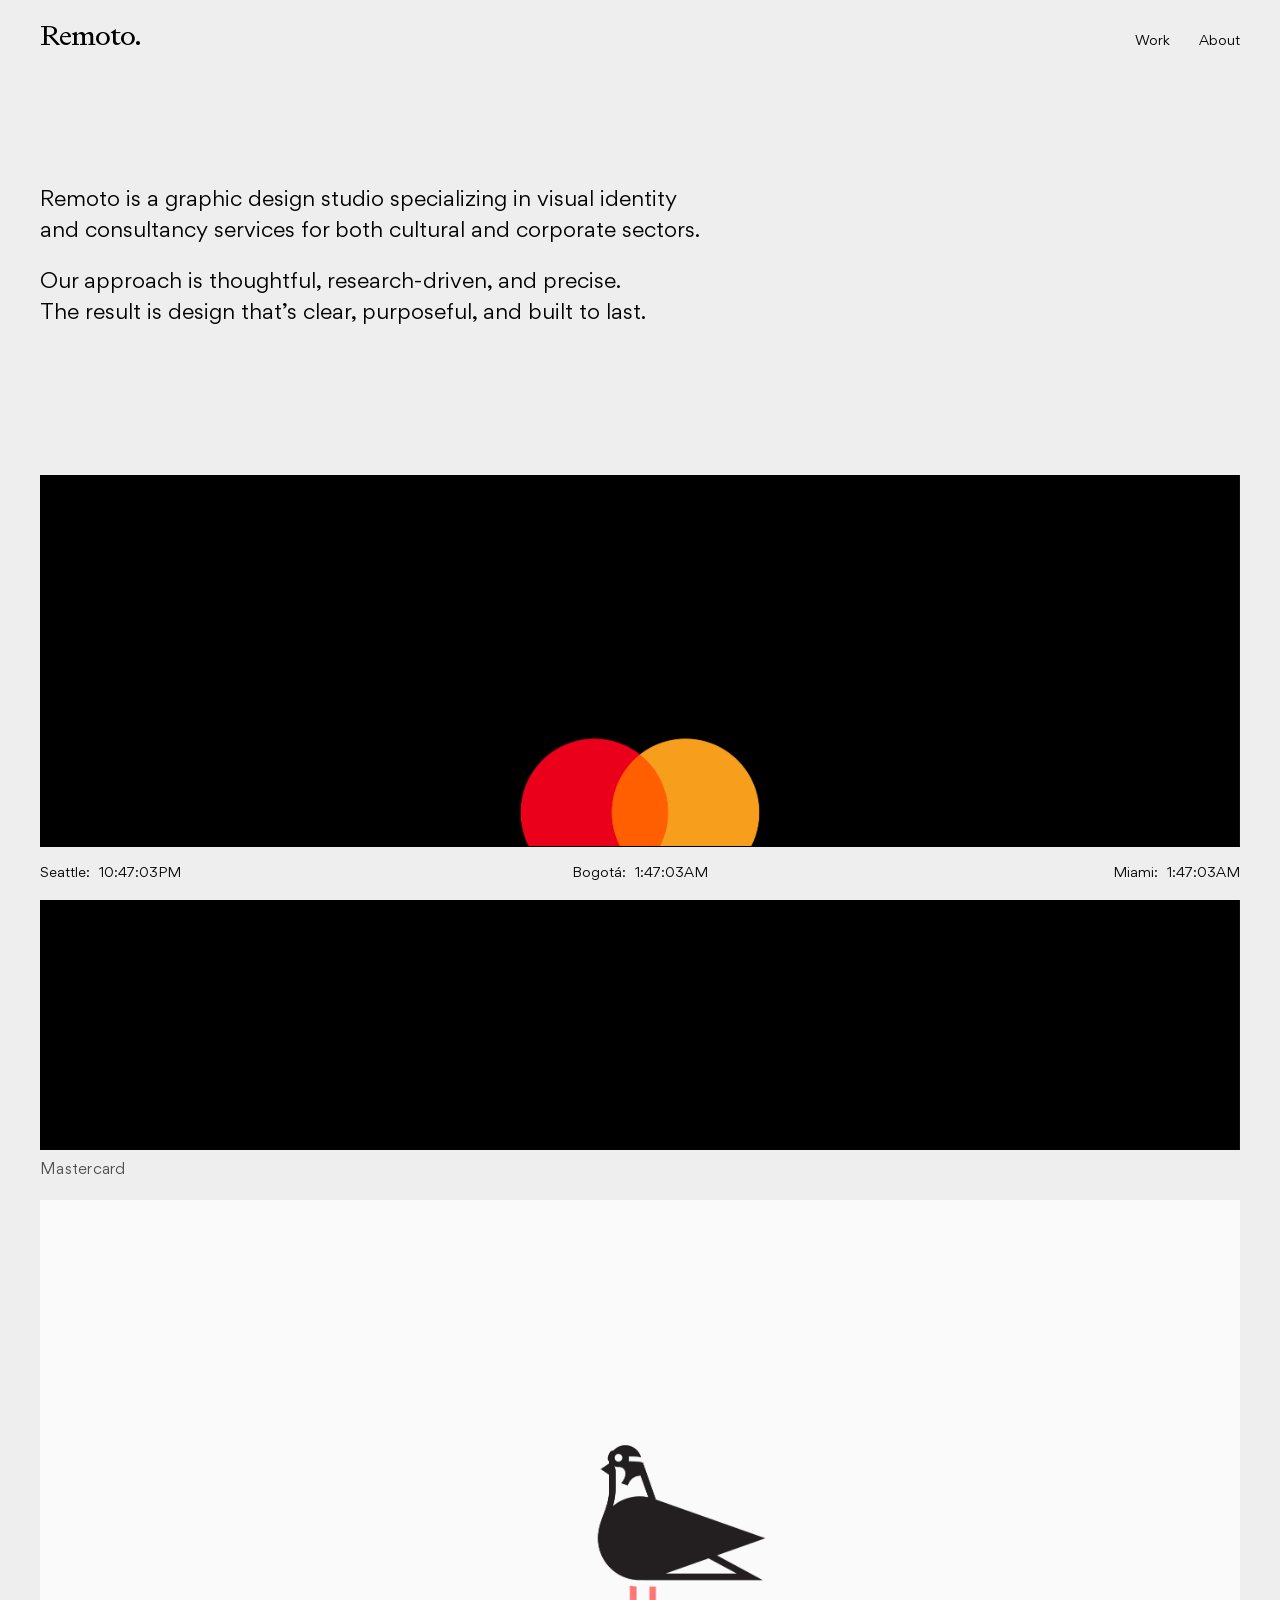
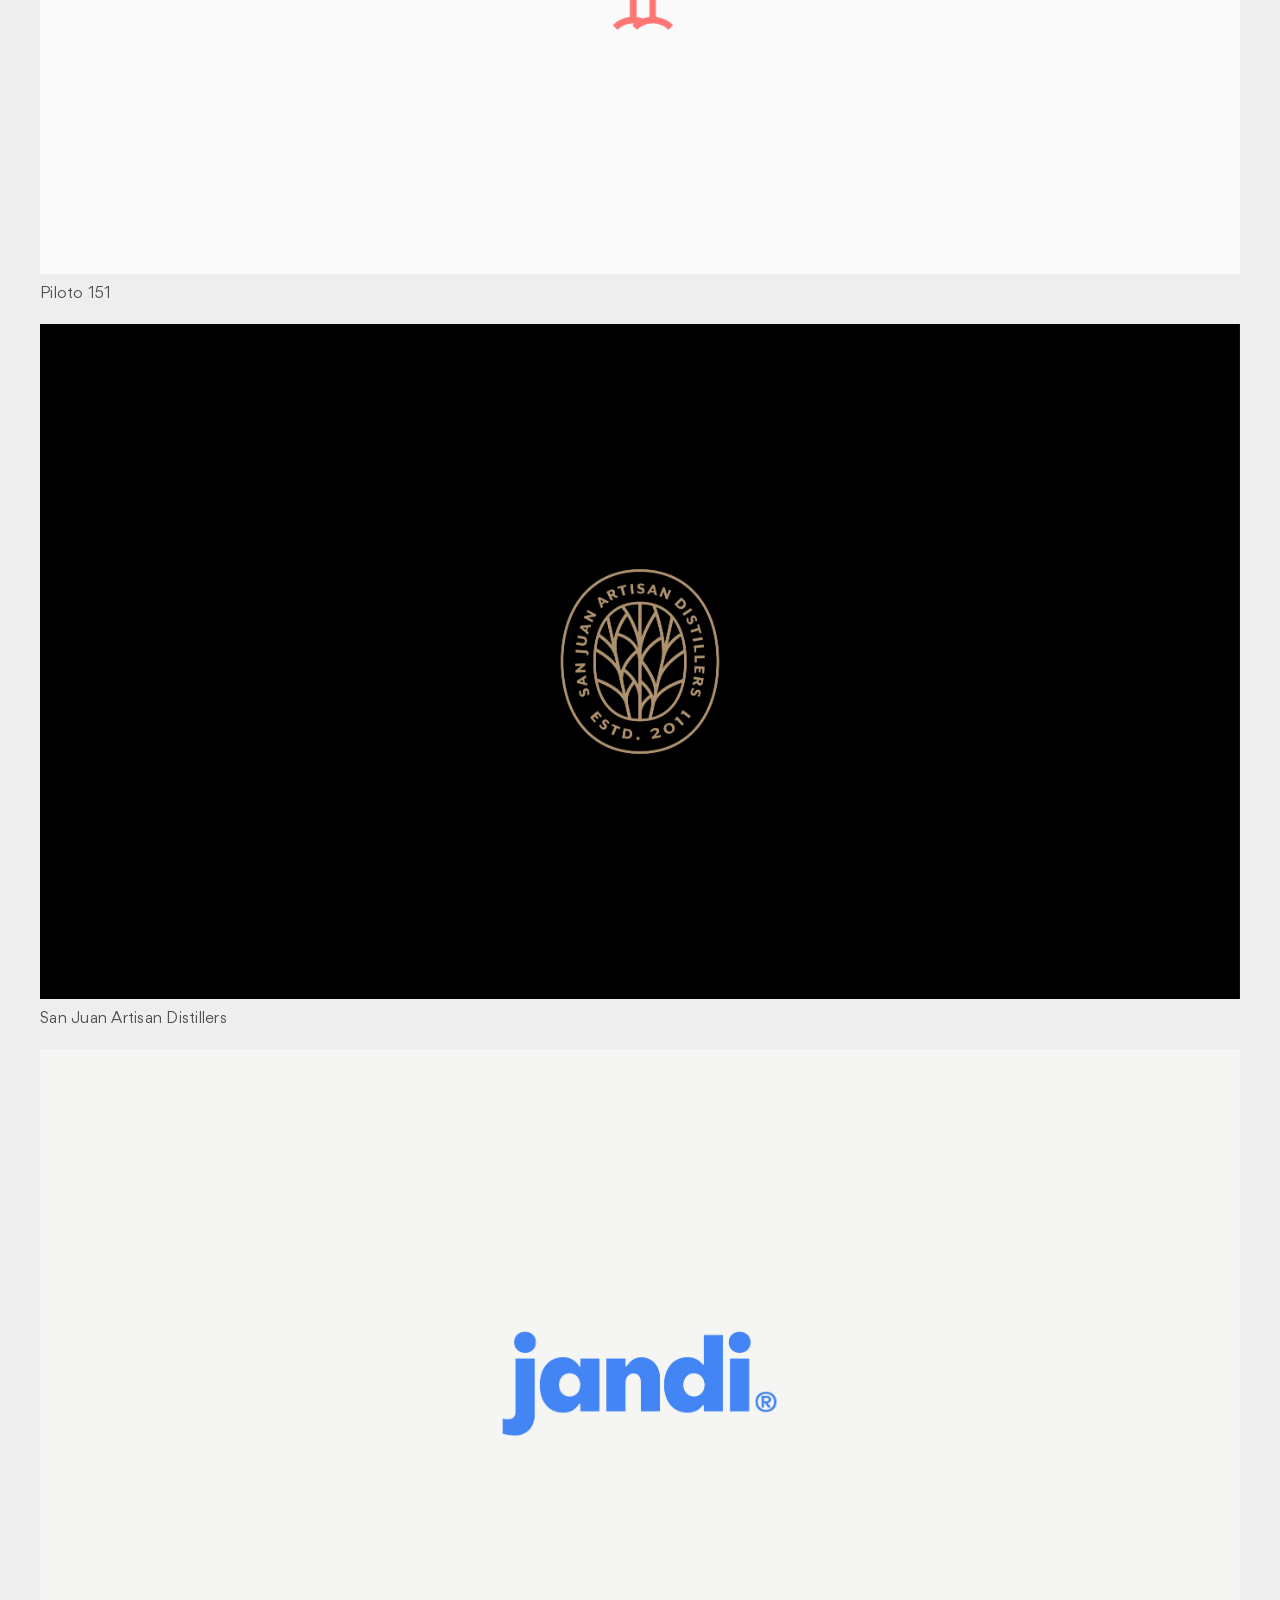
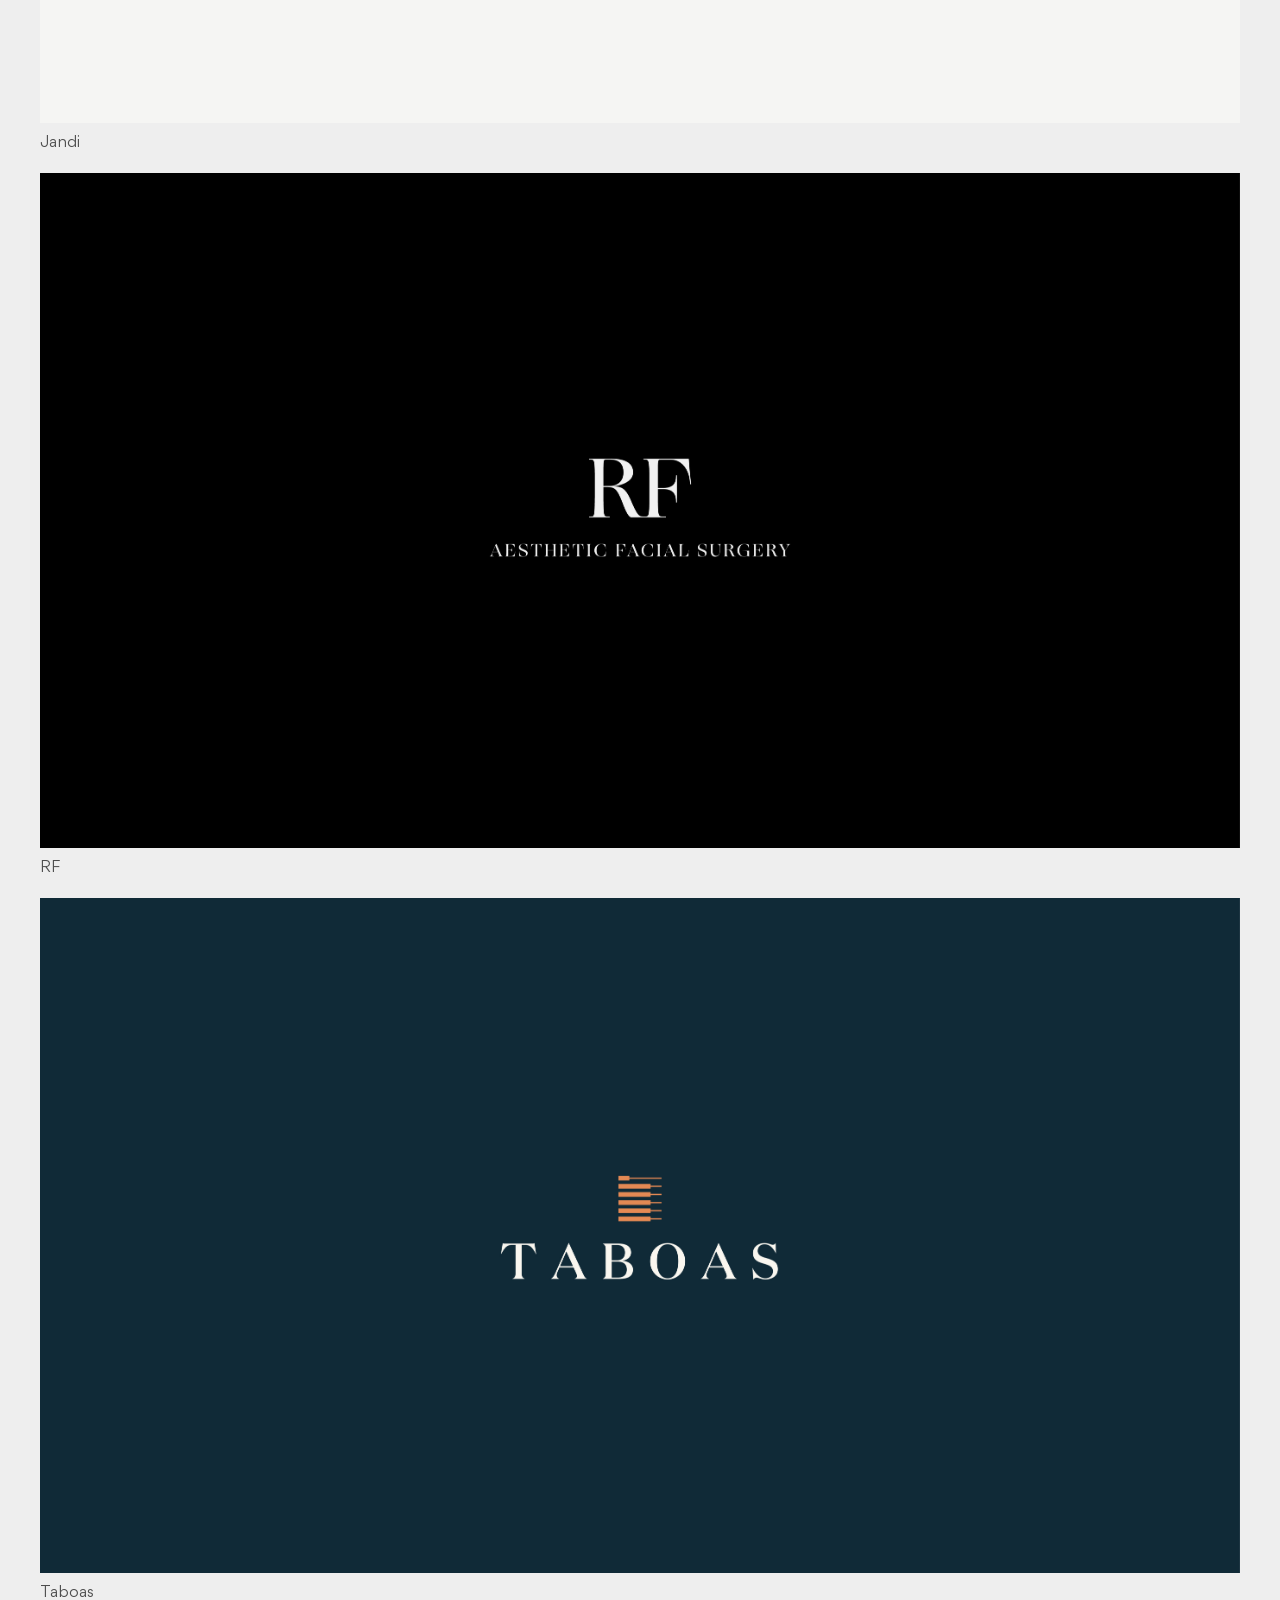
==== commit ae05a668: "Updated HTML Updated Footer" ====
--- a/index.html
+++ b/index.html
@@ -84,12 +84,12 @@
         <span class="time" id="clock-sea" aria-live="polite">--:--:--</span>
       </div>
       <div class="clock center">
+        <span class="city">Bogotá:</span>
+        <span class="time" id="clock-bog" aria-live="polite">--:--:--</span>
+      </div>
+      <div class="clock right">
         <span class="city">Miami:</span>
         <span class="time" id="clock-mia" aria-live="polite">--:--:--</span>
-      </div>
-      <div class="clock right">
-        <span class="city">Bogotá:</span>
-        <span class="time" id="clock-bog" aria-live="polite">--:--:--</span>
       </div>
     </div>
   </footer>
--- a/style.css
+++ b/style.css
@@ -240,7 +240,7 @@
      font-size: 1rem;
      line-height: 1.1;
    }
-   .about-description { margin: 0; max-width: 70%; font-size: 1.40rem; line-height: 2.15rem; }
+   .about-description { margin: 0; max-width: 635px; font-size: 1.40rem; line-height: 2.15rem; }
    
    /* Partners */
    .partners-grid {
